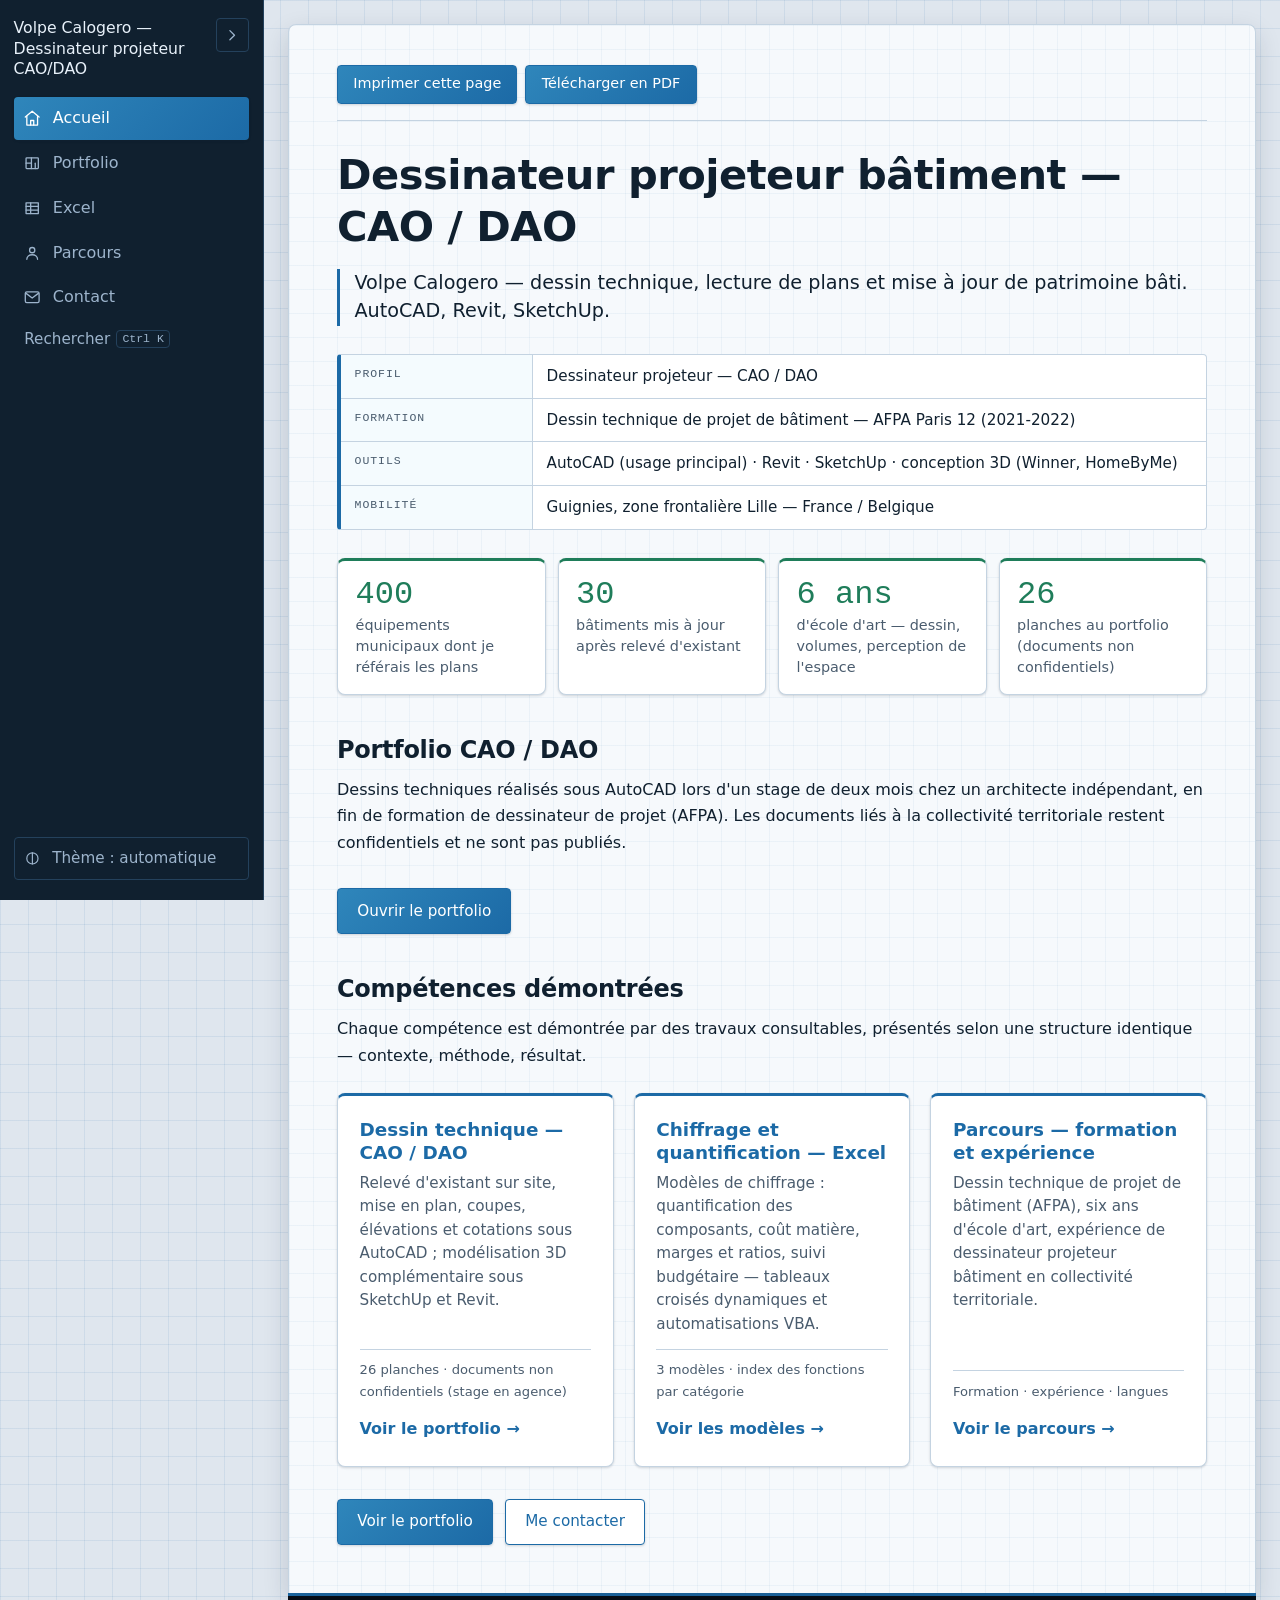
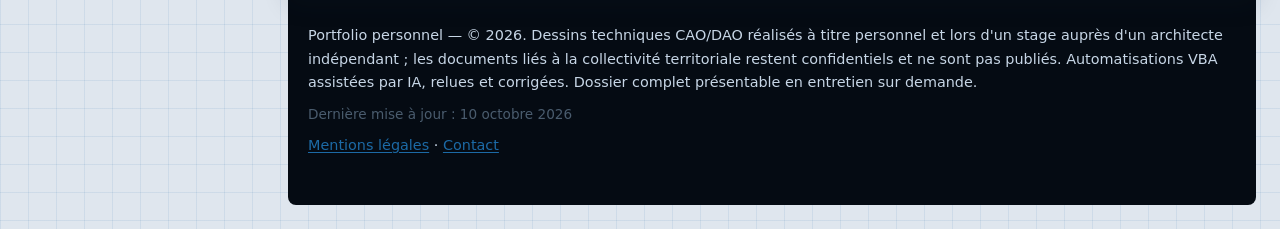
==== index.html @ 32774017 "feat(portfolio): légendes précises, visionneuse au clic et parcours CAO/DAO réécrit Portfolio : 26 p" ====
<!DOCTYPE html>
<html lang="fr">
<head>
<meta charset="utf-8">
<meta name="viewport" content="width=device-width, initial-scale=1">
<title>Volpe Calogero — Dessinateur projeteur CAO / DAO</title>
<meta name="description" content="Portfolio de dessin technique CAO/DAO : plans et réalisations sous AutoCAD, relevés d'existant, coupes et élévations. Volpe Calogero, dessinateur projeteur.">
    <meta property="og:type" content="website">
    <meta property="og:site_name" content="Volpe Calogero — Dessinateur projeteur CAO/DAO">
    <meta property="og:locale" content="fr_FR">
    <meta property="og:title" content="Volpe Calogero — Dessinateur projeteur CAO / DAO">
    <meta property="og:description" content="Portfolio de dessin technique CAO/DAO : plans et réalisations sous AutoCAD, relevés d'existant, coupes et élévations.">
    <meta property="og:url" content="https://calogerovolpe.github.io/mes-realisations-batiments/">
<script>try{var t=localStorage.getItem('theme');if(t){document.documentElement.setAttribute('data-theme',t)}}catch(e){}</script>
<link rel="stylesheet" href="assets/css/style.css">
<link rel="stylesheet" href="assets/css/print.css" media="print">
<script src="assets/js/main.js" defer></script>
</head>
<body>
  <a class="skip-link" href="#contenu">Aller au contenu</a>
<input type="checkbox" id="nav-reduit" class="nav-reduit" aria-label="Réduire ou déployer le menu">
<aside class="site-sidebar">
  <div class="sidebar-tete">
    <a class="site-title" href="index.html" aria-label="Volpe Calogero — Dessinateur projeteur CAO/DAO"><span class="marque-nom">Volpe Calogero — Dessinateur projeteur CAO/DAO</span><span class="marque-sigle" aria-hidden="true">VC</span></a>
    <label for="nav-reduit" class="sidebar-bascule"><svg class="nav-ico" viewBox="0 0 24 24" aria-hidden="true" focusable="false"><path d="m9 6 6 6-6 6"/></svg><span class="visually-hidden">Réduire ou déployer le menu</span></label>
  </div>
  <nav class="site-nav" aria-label="Navigation principale">
    <ul>
        <li><a href="index.html" aria-current="page"><svg class="nav-ico" viewBox="0 0 24 24" aria-hidden="true" focusable="false"><path d="M3 10.5 12 3l9 7.5"/><path d="M5 9.5V21h14V9.5"/><path d="M10 21v-6h4v6"/></svg><span class="nav-libelle">Accueil</span></a></li>
        <li><a href="portfolio.html"><svg class="nav-ico" viewBox="0 0 24 24" aria-hidden="true" focusable="false"><rect x="4" y="5" width="16" height="14" rx="1"/><path d="M4 12h7"/><path d="M11 5v14"/><path d="M16 12v7"/></svg><span class="nav-libelle">Portfolio</span></a></li>
        <li><a href="excel.html"><svg class="nav-ico" viewBox="0 0 24 24" aria-hidden="true" focusable="false"><path d="M4 5h16v14H4z"/><path d="M4 9.5h16"/><path d="M4 14.5h16"/><path d="M10 5v14"/></svg><span class="nav-libelle">Excel</span></a></li>
        <li><a href="parcours.html"><svg class="nav-ico" viewBox="0 0 24 24" aria-hidden="true" focusable="false"><circle cx="12" cy="8" r="3.4"/><path d="M5 20c0-3.6 3.1-6 7-6s7 2.4 7 6"/></svg><span class="nav-libelle">Parcours</span></a></li>
        <li><a href="contact.html"><svg class="nav-ico" viewBox="0 0 24 24" aria-hidden="true" focusable="false"><rect x="3" y="5" width="18" height="14" rx="2"/><path d="m4 7 8 6 8-6"/></svg><span class="nav-libelle">Contact</span></a></li>
    </ul>
  </nav>
</aside>
<main class="site-main" id="contenu">
  <h1>Dessinateur projeteur bâtiment — CAO / DAO</h1>
  <p class="accroche">Volpe Calogero — dessin technique, lecture de plans et mise à jour de patrimoine bâti. AutoCAD, Revit, SketchUp.</p>

  <div class="cartouche">
    <div class="cartouche-ligne"><span class="cartouche-cle">Profil</span><span class="cartouche-val">Dessinateur projeteur — CAO / DAO</span></div>
    <div class="cartouche-ligne"><span class="cartouche-cle">Formation</span><span class="cartouche-val">Dessin technique de projet de bâtiment — AFPA Paris 12 (2021-2022)</span></div>
    <div class="cartouche-ligne"><span class="cartouche-cle">Outils</span><span class="cartouche-val">AutoCAD (usage principal) · Revit · SketchUp · conception 3D (Winner, HomeByMe)</span></div>
    <div class="cartouche-ligne"><span class="cartouche-cle">Mobilité</span><span class="cartouche-val">Guignies, zone frontalière Lille — France / Belgique</span></div>
  </div>

  <ul class="stats">
    <li class="stat"><span class="stat-valeur">400</span><span class="stat-libelle">équipements municipaux dont je référais les plans</span></li>
    <li class="stat"><span class="stat-valeur">30</span><span class="stat-libelle">bâtiments mis à jour après relevé d'existant</span></li>
    <li class="stat"><span class="stat-valeur">6 ans</span><span class="stat-libelle">d'école d'art — dessin, volumes, perception de l'espace</span></li>
    <li class="stat"><span class="stat-valeur">26</span><span class="stat-libelle">planches au portfolio (documents non confidentiels)</span></li>
  </ul>
  <h2 id="portfolio">Portfolio CAO / DAO</h2>
  <p>Dessins techniques réalisés sous AutoCAD lors d'un stage de deux mois chez un architecte indépendant, en fin de formation de dessinateur de projet (AFPA). Les documents liés à la collectivité territoriale restent confidentiels et ne sont pas publiés.</p>
  <p class="cta"><a class="btn" href="portfolio.html">Ouvrir le portfolio</a></p>

  <h2 id="competences">Compétences démontrées</h2>
  <p>Chaque compétence est démontrée par des travaux consultables, présentés selon une structure identique — contexte, méthode, résultat.</p>
  <div class="competences">
    <section class="competence">
      <h3 class="competence-titre"><a href="portfolio.html">Dessin technique — CAO / DAO</a></h3>
      <p class="competence-texte">Relevé d'existant sur site, mise en plan, coupes, élévations et cotations sous AutoCAD ; modélisation 3D complémentaire sous SketchUp et Revit.</p>
      <p class="competence-meta">26 planches · documents non confidentiels (stage en agence)</p>
      <p class="competence-action"><a class="competence-lien" href="portfolio.html">Voir le portfolio <span aria-hidden="true">→</span></a></p>
    </section>
    <section class="competence">
      <h3 class="competence-titre"><a href="excel.html">Chiffrage et quantification — Excel</a></h3>
      <p class="competence-texte">Modèles de chiffrage : quantification des composants, coût matière, marges et ratios, suivi budgétaire — tableaux croisés dynamiques et automatisations VBA.</p>
      <p class="competence-meta">3 modèles · index des fonctions par catégorie</p>
      <p class="competence-action"><a class="competence-lien" href="excel.html">Voir les modèles <span aria-hidden="true">→</span></a></p>
    </section>
    <section class="competence">
      <h3 class="competence-titre"><a href="parcours.html">Parcours — formation et expérience</a></h3>
      <p class="competence-texte">Dessin technique de projet de bâtiment (AFPA), six ans d'école d'art, expérience de dessinateur projeteur bâtiment en collectivité territoriale.</p>
      <p class="competence-meta">Formation · expérience · langues</p>
      <p class="competence-action"><a class="competence-lien" href="parcours.html">Voir le parcours <span aria-hidden="true">→</span></a></p>
    </section>
  </div>

  <div class="cta">
    <a class="btn" href="portfolio.html">Voir le portfolio</a>
    <a class="btn btn-secondaire" href="contact.html">Me contacter</a>
  </div>
</main>
<footer class="site-footer">
  <div class="site-footer-inner">
    <p>Portfolio personnel — © 2026. Dessins techniques CAO/DAO réalisés à titre personnel et lors d'un stage auprès d'un architecte indépendant ; les documents liés à la collectivité territoriale restent confidentiels et ne sont pas publiés. Automatisations VBA assistées par IA, relues et corrigées. Dossier complet présentable en entretien sur demande.</p>
    <p class="maj">Dernière mise à jour : 10 octobre 2026</p>
    <p><a href="mentions-legales.html">Mentions légales</a> · <a href="contact.html">Contact</a></p>
  </div>
</footer>
</body>
</html>
---- assets/css/style.css ----
/* Volpe Calogero — Dessinateur projeteur CAO / DAO — feuille de style unique.
   Thème « plan technique » : table à dessin bleu nuit, calque quadrillé, tracés
   cyan, cotation ambrée, annotations en chasse fixe. Un thème clair « calque
   papier » reste disponible (bouton de thème / préférence système).
   Dégradés, ombres douces et micro-animations (coupées si
   prefers-reduced-motion: reduce). Impression soignée (voir print.css). */

:root {
  /* Fonds et encres — identité « papier » conservée */
  --papier: #f6f1e7;
  --papier-2: #efe7d7;
  --encre: #221d16;
  --encre-douce: #5a5044;
  --filet: #d9cdbb;
  --fond-champ: #ffffff;

  /* Accents : primaire (action), vert sauge (résultat), bleu encre (méthode) */
  --accent: #a44a22;
  --accent-fonce: #853a18;
  --accent-fond: #f7e7dd;
  --accent-2: #46735a;
  --accent-2-fond: #e6efe9;
  --accent-3: #3d5a80;
  --accent-3-fond: #e5eaf2;

  /* Dégradés doux */
  --degrade-accent: linear-gradient(135deg, #bd5a2c, #a44a22);
  --degrade-entete: linear-gradient(180deg, #faf6ee, #f1e9da);

  /* Ombres douces */
  --ombre-1: 0 1px 2px rgba(34, 29, 22, 0.06), 0 1px 3px rgba(34, 29, 22, 0.08);
  --ombre-2: 0 8px 22px rgba(34, 29, 22, 0.16);

  /* Rayons */
  --rayon: 10px;
  --rayon-petit: 6px;

  --largeur: 60rem;

  /* Ossature « bureau + feuille » : plan de travail, barre latérale, feuille */
  --bureau: #e2d6bc;
  --sidebar-fond: #221d16;
  --sidebar-encre: #ece6db;
  --sidebar-encre-douce: #b3a893;
  --sidebar-filet: #3b352c;
  --sidebar-survol: rgba(255, 255, 255, 0.08);
  --largeur-sidebar: 17rem;
  color-scheme: light dark;
}

* { box-sizing: border-box; }

html { font-size: 100%; scroll-padding-top: 1.5rem; }
@media (prefers-reduced-motion: no-preference) {
  html { scroll-behavior: smooth; }
}

body {
  margin: 0;
  background: var(--papier);
  color: var(--encre);
  font-family: system-ui, -apple-system, "Segoe UI", Roboto, Helvetica, Arial, sans-serif;
  font-size: 1rem;
  line-height: 1.65;
}

h1, h2, h3 {
  font-family: Georgia, "Times New Roman", serif;
  font-weight: normal;
  line-height: 1.25;
  color: var(--encre);
}

h1 { font-size: clamp(1.8rem, 5vw, 2.6rem); margin: 0 0 1rem; }
h2 { font-size: 1.5rem; margin: 2.5rem 0 0.75rem; }
h3 { font-size: 1.2rem; margin: 1.75rem 0 0.5rem; }

p { margin: 0 0 1rem; }

a {
  color: var(--accent);
  text-decoration: underline;
  text-decoration-thickness: 1px;
  text-underline-offset: 2px;
  transition: color 0.15s ease;
}
a:hover { color: var(--accent-fonce); }
a:focus-visible { outline: 2px solid var(--accent); outline-offset: 2px; border-radius: 2px; }

/* Ossature « bureau + feuille ».
   La page est un plan de travail ; une barre latérale occupe la gauche ; le
   contenu est posé dessus comme une feuille, à droite. Aucun JavaScript. */
body {
  display: grid;
  grid-template-columns: auto minmax(0, 1fr);
  align-content: start;
  min-height: 100vh;
  background: var(--bureau);
}

/* Case à cocher masquée qui commande la réduction du menu (CSS pur) */
.nav-reduit {
  position: absolute;
  width: 1px;
  height: 1px;
  margin: 0;
  padding: 0;
  overflow: hidden;
  clip: rect(0 0 0 0);
  white-space: nowrap;
  border: 0;
}

/* Barre latérale */
.site-sidebar {
  grid-column: 1;
  grid-row: 1 / -1;
  position: sticky;
  top: 0;
  align-self: start;
  display: flex;
  flex-direction: column;
  gap: 1.1rem;
  width: var(--largeur-sidebar);
  height: 100vh;
  padding: 1.15rem 0.85rem 1.25rem;
  background: var(--sidebar-fond);
  color: var(--sidebar-encre);
  overflow-y: auto;
  transition: width 0.18s ease;
}
.sidebar-tete {
  display: flex;
  align-items: flex-start;
  gap: 0.5rem;
}
.site-sidebar .site-title {
  flex: 1 1 auto;
  font-family: Georgia, "Times New Roman", serif;
  font-size: 0.98rem;
  line-height: 1.3;
  color: var(--sidebar-encre);
  text-decoration: none;
  transition: color 0.15s ease;
}
.site-sidebar .site-title:hover { color: var(--accent); }
.site-sidebar .site-title:focus-visible {
  outline: 2px solid var(--accent);
  outline-offset: 3px;
  border-radius: 2px;
}
.marque-sigle { display: none; }
.sidebar-bascule {
  flex: 0 0 auto;
  display: inline-flex;
  align-items: center;
  justify-content: center;
  width: 2.1rem;
  height: 2.1rem;
  border: 1px solid var(--sidebar-filet);
  border-radius: var(--rayon-petit);
  color: var(--sidebar-encre-douce);
  cursor: pointer;
  transition: color 0.15s ease, border-color 0.15s ease, transform 0.18s ease;
}
.sidebar-bascule:hover { color: var(--sidebar-encre); border-color: var(--sidebar-encre-douce); }
.nav-reduit:focus-visible ~ .site-sidebar .sidebar-bascule {
  outline: 2px solid var(--accent);
  outline-offset: 2px;
}

/* Navigation verticale */
.site-sidebar .site-nav { flex: 1 1 auto; }
.site-sidebar .site-nav ul {
  list-style: none;
  margin: 0;
  padding: 0;
  display: flex;
  flex-direction: column;
  gap: 0.15rem;
}
.site-sidebar .site-nav a {
  display: flex;
  align-items: center;
  gap: 0.7rem;
  padding: 0.5rem 0.6rem;
  border-radius: var(--rayon-petit);
  color: var(--sidebar-encre-douce);
  text-decoration: none;
  transition: color 0.15s ease, background-color 0.15s ease;
}
.site-sidebar .site-nav a:hover,
.site-sidebar .site-nav a:focus-visible {
  color: var(--sidebar-encre);
  background: var(--sidebar-survol);
  text-decoration: none;
}
.site-sidebar .site-nav a[aria-current="page"] {
  color: #fff;
  background: var(--degrade-accent);
  box-shadow: var(--ombre-1);
}
.nav-ico {
  flex: 0 0 auto;
  width: 1.15rem;
  height: 1.15rem;
  fill: none;
  stroke: currentColor;
  stroke-width: 1.7;
  stroke-linecap: round;
  stroke-linejoin: round;
}

/* Bouton « Rechercher » (injecté par JavaScript) : intégré au menu */
.site-sidebar .rg-btn {
  width: 100%;
  justify-content: flex-start;
  padding: 0.5rem 0.6rem;
  border-color: transparent;
  background: transparent;
  color: var(--sidebar-encre-douce);
  font-size: 0.95rem;
}
.site-sidebar .rg-btn:hover,
.site-sidebar .rg-btn:focus-visible {
  color: var(--sidebar-encre);
  background: var(--sidebar-survol);
}
.site-sidebar .rg-kbd { border-color: var(--sidebar-filet); color: var(--sidebar-encre-douce); }

/* Bascule de thème (injectée par JavaScript) : placée en bas du menu */
.site-sidebar .theme-toggle {
  display: flex;
  align-items: center;
  gap: 0.7rem;
  width: 100%;
  margin-top: 0.25rem;
  padding: 0.5rem 0.6rem;
  border: 1px solid var(--sidebar-filet);
  border-radius: var(--rayon-petit);
  background: transparent;
  color: var(--sidebar-encre-douce);
  font: inherit;
  font-size: 0.95rem;
  text-align: left;
  cursor: pointer;
  transition: color 0.15s ease, background-color 0.15s ease, border-color 0.15s ease;
}
.site-sidebar .theme-toggle:hover { color: var(--sidebar-encre); border-color: var(--sidebar-encre-douce); }
.site-sidebar .theme-toggle:focus-visible { outline: 2px solid var(--accent); outline-offset: 2px; }

/* Réduction du menu en icônes seules (bureau uniquement) */
@media (min-width: 60rem) {
  .nav-reduit:checked ~ .site-sidebar { width: 4.5rem; }
  .nav-reduit:checked ~ .site-sidebar .sidebar-tete {
    flex-direction: column;
    align-items: center;
    gap: 0.7rem;
  }
  .nav-reduit:checked ~ .site-sidebar .marque-nom { display: none; }
  .nav-reduit:checked ~ .site-sidebar .marque-sigle {
    display: inline;
    font-family: Georgia, "Times New Roman", serif;
    font-size: 1.15rem;
    color: var(--sidebar-encre);
  }
  .nav-reduit:checked ~ .site-sidebar .nav-libelle { display: none; }
  .nav-reduit:checked ~ .site-sidebar .site-nav a { justify-content: center; }
  .nav-reduit:checked ~ .site-sidebar .sidebar-bascule { transform: rotate(180deg); }
  .nav-reduit:checked ~ .site-sidebar .rg-btn { justify-content: center; font-size: 0; }
  .nav-reduit:checked ~ .site-sidebar .rg-btn > * { display: none; }
  .nav-reduit:checked ~ .site-sidebar .theme-toggle { justify-content: center; }
  .nav-reduit:checked ~ .site-sidebar .rg-btn::before {
    content: "";
    width: 1.15rem;
    height: 1.15rem;
    background: currentColor;
    -webkit-mask: url("data:image/svg+xml,%3Csvg xmlns='http://www.w3.org/2000/svg' viewBox='0 0 24 24' fill='none' stroke='%23000' stroke-width='2' stroke-linecap='round'%3E%3Ccircle cx='11' cy='11' r='7'/%3E%3Cpath d='m20 20-3.5-3.5'/%3E%3C/svg%3E") center / contain no-repeat;
    mask: url("data:image/svg+xml,%3Csvg xmlns='http://www.w3.org/2000/svg' viewBox='0 0 24 24' fill='none' stroke='%23000' stroke-width='2' stroke-linecap='round'%3E%3Ccircle cx='11' cy='11' r='7'/%3E%3Cpath d='m20 20-3.5-3.5'/%3E%3C/svg%3E") center / contain no-repeat;
  }
}

/* Lien d'évitement « Aller au contenu » (accessibilité clavier) */
.skip-link {
  position: absolute;
  top: 0;
  left: -9999px;
  z-index: 40;
  padding: 0.55rem 1rem;
  background: var(--accent);
  color: #fff;
  text-decoration: none;
  border-radius: 0 0 3px 0;
}
.skip-link:focus {
  left: 0;
}

/* Feuille de contenu : posée sur le plan de travail, à droite de la barre */
.site-main {
  grid-column: 2;
  grid-row: 1;
  justify-self: center;
  width: min(100% - 3rem, 62rem);
  margin: 1.5rem 0 0;
  padding: 2.5rem clamp(1.25rem, 4vw, 3rem) 3rem;
  background: var(--papier);
  border: 1px solid var(--filet);
  border-bottom: none;
  border-radius: var(--rayon) var(--rayon) 0 0;
  box-shadow: var(--ombre-1);
}
.site-footer {
  grid-column: 2;
  grid-row: 2;
  justify-self: center;
  width: min(100% - 3rem, 62rem);
  margin: 0 0 1.5rem;
  border-radius: 0 0 var(--rayon) var(--rayon);
  overflow: hidden;
}

/* Petits écrans : la barre latérale devient une barre supérieure */
@media (max-width: 60rem) {
  body { display: block; }
  html { scroll-padding-top: 5.5rem; }
  .site-sidebar {
    grid-column: auto;
    grid-row: auto;
    position: sticky;
    top: 0;
    width: auto;
    height: auto;
    flex-direction: row;
    flex-wrap: wrap;
    align-items: center;
    gap: 0.4rem 0.8rem;
    padding: 0.55rem 0.9rem;
    border-right: none;
    border-bottom: 1px solid var(--sidebar-filet);
    z-index: 20;
  }
  .sidebar-tete { flex: 1 1 auto; align-items: center; }
  .sidebar-bascule { display: none; }
  .site-sidebar .site-nav { flex: 1 1 100%; }
  .site-sidebar .site-nav ul { flex-direction: row; flex-wrap: wrap; gap: 0.1rem 0.3rem; }
  .site-sidebar .site-nav a { padding: 0.35rem 0.6rem; }
  .site-main {
    width: auto;
    margin: 1rem;
    border-bottom: 1px solid var(--filet);
    border-radius: var(--rayon);
  }
  .site-footer { width: auto; margin: 0 1rem 1rem; }
}

/* Texte réservé aux lecteurs d'écran (structure accessible sans bruit visuel) */
.visually-hidden {
  position: absolute;
  width: 1px;
  height: 1px;
  padding: 0;
  margin: -1px;
  overflow: hidden;
  clip: rect(0, 0, 0, 0);
  white-space: nowrap;
  border: 0;
}

/* Cartes de sections (accueil + sommaires) */
.cards {
  display: grid;
  grid-template-columns: repeat(auto-fit, minmax(15rem, 1fr));
  gap: 1.25rem;
  margin: 2rem 0 0;
}
.card {
  position: relative;
  overflow: hidden;
  display: block;
  padding: 1.35rem 1.35rem 1.45rem;
  border: 1px solid var(--filet);
  border-radius: var(--rayon);
  background: var(--fond-champ);
  box-shadow: var(--ombre-1);
  color: var(--encre);
  text-decoration: none;
  transition: transform 0.18s ease, box-shadow 0.18s ease, border-color 0.18s ease;
}
.card::before {
  content: "";
  position: absolute;
  inset: 0 0 auto 0;
  height: 3px;
  background: var(--degrade-accent);
}
.card:hover {
  transform: translateY(-3px);
  border-color: var(--accent);
  box-shadow: var(--ombre-2);
  text-decoration: none;
}
.card:focus-visible {
  outline: 2px solid var(--accent);
  outline-offset: 2px;
}
.card-title {
  display: block;
  font-family: Georgia, "Times New Roman", serif;
  font-size: 1.15rem;
  line-height: 1.3;
  color: var(--accent);
  margin-bottom: 0.35rem;
}
.card-text {
  display: block;
  color: var(--encre-douce);
  font-size: 0.95rem;
  line-height: 1.5;
}

/* Accroche (page d'accueil) — ligne de positionnement mise en avant */
.accroche {
  font-size: 1.2rem;
  line-height: 1.5;
  color: var(--encre);
  border-left: 3px solid var(--accent);
  padding-left: 0.9rem;
  margin: 0 0 1.25rem;
}

/* Chiffres clés (page d'accueil) — bande de repères factuels */
.stats {
  list-style: none;
  margin: 1.75rem 0 0;
  padding: 0;
  display: grid;
  grid-template-columns: repeat(auto-fit, minmax(11rem, 1fr));
  gap: 0.75rem;
}
.stat {
  padding: 1rem 1.1rem;
  border: 1px solid var(--filet);
  border-top: 3px solid var(--accent-2);
  border-radius: var(--rayon);
  background: var(--fond-champ);
  box-shadow: var(--ombre-1);
}
.stat-valeur {
  display: block;
  font-family: Georgia, "Times New Roman", serif;
  font-size: 2rem;
  line-height: 1.1;
  color: var(--accent-2);
}
.stat-libelle {
  display: block;
  margin-top: 0.2rem;
  font-size: 0.9rem;
  line-height: 1.45;
  color: var(--encre-douce);
}

/* Appels à l'action (page d'accueil) */
.cta {
  display: flex;
  flex-wrap: wrap;
  gap: 0.75rem;
  margin: 2rem 0 0;
}
.btn {
  display: inline-block;
  padding: 0.6rem 1.2rem;
  border: 1px solid var(--accent);
  border-radius: var(--rayon-petit);
  background: var(--degrade-accent);
  color: #fff;
  font-size: 0.95rem;
  text-decoration: none;
  box-shadow: var(--ombre-1);
  transition: filter 0.15s ease, box-shadow 0.15s ease, background-color 0.15s ease, color 0.15s ease;
}
.btn:hover { filter: brightness(1.06); box-shadow: var(--ombre-2); color: #fff; }
.btn:focus-visible { outline: 2px solid var(--accent-fonce); outline-offset: 2px; }
.btn-secondaire {
  background: var(--fond-champ);
  color: var(--accent);
}
.btn-secondaire:hover {
  filter: none;
  background: var(--accent-fond);
  color: var(--accent-fonce);
}

/* Pied de page — bande sombre pour marquer nettement la séparation */
.site-footer {
  border-top: 3px solid var(--accent);
  background: #221d16;
  color: #e7dfd0;
  font-size: 0.9rem;
}
.site-footer-inner {
  max-width: var(--largeur);
  margin: 0 auto;
  padding: 1.75rem 1.25rem 2.5rem;
}
.site-footer p { margin: 0 0 0.5rem; }
.site-footer a { color: #f0b48f; }
.site-footer a:hover { color: #ffffff; }
.site-footer .maj { font-size: 0.85rem; color: #bdb3a1; }

/* Fil d'Ariane */
.fil-ariane {
  font-size: 0.9rem;
  color: var(--encre-douce);
  margin: 0 0 0.75rem;
}
.fil-ariane a { color: var(--accent); }

/* Tableaux de synthèse */
.table-wrap {
  overflow-x: auto;
  margin: 1rem 0 1.75rem;
  border: 1px solid var(--filet);
  border-radius: var(--rayon);
  background: var(--fond-champ);
  box-shadow: var(--ombre-1);
}
.table {
  width: 100%;
  border-collapse: collapse;
  margin: 0;
  font-size: 0.95rem;
}
.table caption {
  caption-side: top;
  text-align: left;
  font-family: Georgia, "Times New Roman", serif;
  font-size: 1.05rem;
  color: var(--encre);
  padding: 0.85rem 0.75rem 0.5rem;
}
.table th,
.table td {
  padding: 0.6rem 0.75rem;
  border-bottom: 1px solid var(--filet);
  text-align: right;
}
.table thead th {
  background: var(--accent-fond);
  color: var(--accent-fonce);
  border-bottom: 2px solid var(--accent);
}
.table tbody tr { transition: background-color 0.12s ease; }
.table tbody tr:hover { background: var(--papier-2); }
.table th:first-child,
.table td:first-child { text-align: left; }
.table tbody tr:last-child {
  font-weight: bold;
  background: var(--accent-2-fond);
}

/* Onglets en CSS pur (pages de modèles) */
.tabs { margin: 2rem 0 0; }
.tabs > .tab-radio {
  position: absolute;
  width: 1px;
  height: 1px;
  margin: -1px;
  padding: 0;
  overflow: hidden;
  clip: rect(0, 0, 0, 0);
  border: 0;
}
.tabs .tab-nav {
  display: flex;
  flex-wrap: wrap;
  gap: 0.3rem;
  margin: 0 0 1.5rem;
  border-bottom: 1px solid var(--filet);
}
.tabs .tab-nav label {
  display: inline-block;
  padding: 0.5rem 0.95rem;
  border: 1px solid transparent;
  border-bottom: none;
  border-radius: var(--rayon-petit) var(--rayon-petit) 0 0;
  color: var(--encre-douce);
  cursor: pointer;
  margin-bottom: -1px;
  transition: color 0.15s ease, background-color 0.15s ease;
}
.tabs .tab-nav label:hover {
  color: var(--encre);
  background: var(--accent-fond);
}
.tabs .tab-panel { display: none; }
.tabs #t1:checked ~ .tab-nav label[for="t1"],
.tabs #t2:checked ~ .tab-nav label[for="t2"],
.tabs #t3:checked ~ .tab-nav label[for="t3"],
.tabs #t4:checked ~ .tab-nav label[for="t4"] {
  color: #fff;
  background: var(--degrade-accent);
  border-color: transparent;
  box-shadow: var(--ombre-1);
}
.tabs #t1:focus-visible ~ .tab-nav label[for="t1"],
.tabs #t2:focus-visible ~ .tab-nav label[for="t2"],
.tabs #t3:focus-visible ~ .tab-nav label[for="t3"],
.tabs #t4:focus-visible ~ .tab-nav label[for="t4"] {
  outline: 2px solid var(--accent);
  outline-offset: 2px;
}
.tabs #t1:checked ~ .tab-panels > .tab-1,
.tabs #t2:checked ~ .tab-panels > .tab-2,
.tabs #t3:checked ~ .tab-panels > .tab-3,
.tabs #t4:checked ~ .tab-panels > .tab-4 { display: block; }

/* Captures d'écran */
figure { margin: 1.5rem 0; }
figure img {
  max-width: 100%;
  height: auto;
  border: 1px solid var(--filet);
  border-radius: var(--rayon-petit);
  background: #fff;
  box-shadow: var(--ombre-1);
}
figcaption {
  font-size: 0.85rem;
  color: var(--encre-douce);
  margin-top: 0.5rem;
}

/* Schéma d'architecture du classeur (pages de modèles Excel) */
.flux {
  margin: 1.5rem 0;
  padding: 1.25rem 1.25rem 1.35rem;
  border: 1px solid var(--filet);
  border-radius: var(--rayon);
  background: var(--papier-2);
  box-shadow: var(--ombre-1);
}
.flux-stats {
  margin: 0 0 1.25rem;
  font-size: 0.9rem;
  color: var(--accent-fonce);
}
.flux-chaine {
  display: flex;
  flex-direction: column;
  align-items: center;
  gap: 0.35rem;
}
.flux-niveau {
  display: flex;
  flex-wrap: wrap;
  justify-content: center;
  align-items: center;
  gap: 0.5rem;
}
.flux-role {
  font-family: Georgia, "Times New Roman", serif;
  font-size: 0.72rem;
  letter-spacing: 0.06em;
  text-transform: uppercase;
  color: var(--encre-douce);
}
.flux-feuille {
  display: inline-block;
  padding: 0.4rem 0.75rem;
  border: 1px solid var(--filet);
  border-top: 3px solid var(--accent);
  border-radius: var(--rayon-petit);
  background: var(--fond-champ);
  font-size: 0.9rem;
  box-shadow: var(--ombre-1);
}
.flux-fleche {
  color: var(--accent);
  font-size: 1.2rem;
  line-height: 1;
}
/* Le niveau « résultat » (dernier) est mis en évidence en vert sauge */
.flux-niveau:last-child .flux-role { color: var(--accent-2); }
.flux-niveau:last-child .flux-feuille { border-top-color: var(--accent-2); }

/* Listes de fonctions */
.formules-liste {
  list-style: none;
  margin: 1rem 0;
  padding: 0;
}
.formules-liste li {
  padding: 0.45rem 0;
  border-bottom: 1px solid var(--filet);
}
.formules-liste code {
  font-family: ui-monospace, "Cascadia Mono", Consolas, "Courier New", monospace;
  font-size: 0.95em;
  color: var(--accent);
}

/* Index des fonctions (sommaire Excel) */
.fonctions { margin: 1rem 0 0; }
.fonctions-groupe { margin: 0 0 1.25rem; }
.fonctions-groupe h3 { font-size: 1.05rem; margin: 0 0 0.5rem; }
.fonctions-liste {
  list-style: none;
  margin: 0;
  padding: 0;
  display: flex;
  flex-wrap: wrap;
  gap: 0.4rem 0.6rem;
}
.fonctions-liste li { margin: 0; }
.fonctions-liste a {
  display: inline-block;
  padding: 0.25rem 0.6rem;
  border: 1px solid var(--filet);
  border-radius: var(--rayon-petit);
  background: var(--papier-2);
  color: var(--encre);
  text-decoration: none;
  font-size: 0.9rem;
  transition: border-color 0.15s ease, color 0.15s ease, background-color 0.15s ease;
}
.fonctions-liste a:hover {
  border-color: var(--accent);
  color: var(--accent);
  background: var(--accent-fond);
}
.fonctions-liste code {
  font-family: ui-monospace, "Cascadia Mono", Consolas, "Courier New", monospace;
  font-size: 0.95em;
}

/* Recherche et filtres de l'index des fonctions (ajoutés par JavaScript — amélioration progressive) */
.recherche {
  margin: 1rem 0 1.5rem;
  padding: 0.85rem 1rem 1rem;
  border: 1px solid var(--filet);
  border-radius: var(--rayon);
  background: var(--papier-2);
  box-shadow: var(--ombre-1);
}
.recherche-champ {
  width: 100%;
  max-width: 22rem;
  padding: 0.5rem 0.65rem;
  border: 1px solid var(--filet);
  border-radius: var(--rayon-petit);
  background: var(--fond-champ);
  color: var(--encre);
  font: inherit;
  font-size: 1rem;
}
.recherche-champ:focus-visible {
  outline: 2px solid var(--accent);
  outline-offset: 1px;
  border-color: var(--accent);
}
.recherche-filtres {
  display: flex;
  flex-wrap: wrap;
  gap: 0.4rem;
  margin-top: 0.6rem;
}
.filtre-btn {
  font: inherit;
  font-size: 0.85rem;
  padding: 0.25rem 0.7rem;
  border: 1px solid var(--accent);
  border-radius: var(--rayon-petit);
  background: var(--papier-2);
  color: var(--accent);
  cursor: pointer;
  transition: background-color 0.15s ease, color 0.15s ease;
}
.filtre-btn:hover { background: var(--accent); color: #fff; }
.filtre-btn[aria-pressed="true"] { background: var(--accent); color: #fff; }
.filtre-btn:focus-visible { outline: 2px solid var(--accent); outline-offset: 2px; }
.recherche-compteur {
  margin: 0.6rem 0 0;
  font-size: 0.9rem;
  color: var(--encre-douce);
}

/* Masquage des éléments filtrés (recherche des fonctions) */
.fonctions-liste li.est-masque,
.fonctions-groupe.est-masque { display: none; }

/* Sommaire de page (ajouté par JavaScript — amélioration progressive) */
.sommaire {
  margin: 0 0 1.75rem;
  padding: 0.95rem 1rem 1rem;
  border: 1px solid var(--filet);
  border-radius: var(--rayon);
  background: var(--papier-2);
  box-shadow: var(--ombre-1);
}
.sommaire-titre {
  margin: 0 0 0.6rem;
  font-family: Georgia, "Times New Roman", serif;
  font-size: 1rem;
  color: var(--encre);
}
.sommaire ul {
  list-style: none;
  margin: 0;
  padding: 0;
  display: flex;
  flex-wrap: wrap;
  gap: 0.4rem 0.5rem;
}
.sommaire a {
  display: inline-block;
  padding: 0.2rem 0.7rem;
  border-radius: 999px;
  color: var(--accent);
  text-decoration: none;
  transition: background-color 0.15s ease, color 0.15s ease;
}
.sommaire a:hover { background: var(--accent-fond); }
.sommaire a[aria-current] {
  color: #fff;
  background: var(--degrade-accent);
  font-weight: bold;
}
.sommaire a:focus-visible { outline: 2px solid var(--accent); outline-offset: 2px; }

/* Lien vers une réalisation liée (dossier) — panneau « info » */
.dossier {
  margin: 1.5rem 0 2rem;
  padding: 0.85rem 1rem 0.95rem;
  border: 1px solid var(--filet);
  border-left: 4px solid var(--accent-3);
  border-radius: var(--rayon-petit);
  background: var(--accent-3-fond);
}
.dossier-label {
  display: block;
  font-family: Georgia, "Times New Roman", serif;
  font-size: 0.8rem;
  letter-spacing: 0.04em;
  text-transform: uppercase;
  color: var(--accent-3);
  margin-bottom: 0.3rem;
}
.dossier-link { display: block; color: var(--accent-3); font-weight: 600; }
.dossier-link + .dossier-link { margin-top: 0.35rem; }

/* Mention discrète sur les cartes de sommaire */
.card-meta {
  display: block;
  margin-top: 0.7rem;
  padding-top: 0.55rem;
  border-top: 1px solid var(--filet);
  font-size: 0.82rem;
  color: var(--encre-douce);
}

/* Formulaire de contact */
.form {
  margin: 1.5rem 0 0;
  max-width: 34rem;
}
.form-champ { margin: 0 0 1.1rem; }
.form-champ label {
  display: block;
  margin-bottom: 0.35rem;
  font-size: 0.95rem;
  color: var(--encre);
}
.form-champ input[type="text"],
.form-champ input[type="email"],
.form-champ textarea {
  width: 100%;
  padding: 0.55rem 0.65rem;
  border: 1px solid var(--filet);
  border-radius: var(--rayon-petit);
  background: var(--fond-champ);
  color: var(--encre);
  font: inherit;
  font-size: 1rem;
}
.form-champ input:focus-visible,
.form-champ textarea:focus-visible {
  outline: 2px solid var(--accent);
  outline-offset: 1px;
  border-color: var(--accent);
}
.form-champ textarea { resize: vertical; }
.form-consentement {
  display: flex;
  gap: 0.6rem;
  align-items: flex-start;
}
.form-consentement input[type="checkbox"] {
  width: 1.1rem;
  height: 1.1rem;
  margin-top: 0.3rem;
  flex-shrink: 0;
}
.form-consentement label {
  font-size: 0.9rem;
  color: var(--encre-douce);
  line-height: 1.5;
  margin-bottom: 0;
}
.form button {
  font: inherit;
  font-size: 1rem;
  padding: 0.6rem 1.5rem;
  border: 1px solid var(--accent);
  border-radius: var(--rayon-petit);
  background: var(--degrade-accent);
  color: #fff;
  cursor: pointer;
  box-shadow: var(--ombre-1);
  transition: transform 0.15s ease, box-shadow 0.15s ease, filter 0.15s ease;
}
.form button:hover { filter: brightness(1.06); box-shadow: var(--ombre-2); }
.form button:active { transform: translateY(1px); }
.form button:focus-visible {
  outline: 2px solid var(--accent-fonce);
  outline-offset: 2px;
}

/* Barre d'outils d'impression (ajoutée par JavaScript — amélioration progressive) */
.print-toolbar {
  display: flex;
  flex-wrap: wrap;
  gap: 0.5rem;
  margin: 0 0 1.75rem;
  padding-bottom: 1rem;
  border-bottom: 1px solid var(--filet);
}
.print-btn {
  font: inherit;
  font-size: 0.9rem;
  padding: 0.4rem 0.95rem;
  border: 1px solid var(--accent);
  border-radius: var(--rayon-petit);
  background: var(--degrade-accent);
  color: #fff;
  cursor: pointer;
  box-shadow: var(--ombre-1);
  transition: filter 0.15s ease, box-shadow 0.15s ease;
}
.print-btn:hover { filter: brightness(1.06); box-shadow: var(--ombre-2); }
.print-btn:focus-visible { outline: 2px solid var(--accent-fonce); outline-offset: 2px; }

/* Retour en haut (ajouté par JavaScript — amélioration progressive) */
.back-to-top {
  position: fixed;
  right: 1rem;
  bottom: 1rem;
  display: none; /* affiché via .is-visible (JavaScript) */
  padding: 0.55rem 0.9rem;
  font: inherit;
  font-size: 0.85rem;
  border: 1px solid var(--accent);
  border-radius: 999px;
  background: var(--degrade-accent);
  color: #fff;
  cursor: pointer;
  box-shadow: var(--ombre-2);
  z-index: 30;
  transition: filter 0.15s ease;
}
.back-to-top.is-visible { display: inline-block; }
.back-to-top:hover { filter: brightness(1.06); }
.back-to-top:focus-visible { outline: 2px solid var(--accent-fonce); outline-offset: 2px; }

/* Icônes SVG injectées par JavaScript (copie, thème) */
.ico {
  flex: 0 0 auto;
  width: 1.05rem;
  height: 1.05rem;
  fill: none;
  stroke: currentColor;
  stroke-width: 1.7;
  stroke-linecap: round;
  stroke-linejoin: round;
}

/* Copie de l'adresse e-mail (bouton icône, injecté par JavaScript) */
.copy-email {
  display: inline-flex;
  align-items: center;
  justify-content: center;
  width: 1.9rem;
  height: 1.9rem;
  margin-left: 0.5rem;
  padding: 0;
  border: 1px solid var(--filet);
  border-radius: var(--rayon-petit);
  background: var(--fond-champ);
  color: var(--encre-douce);
  cursor: pointer;
  vertical-align: middle;
  transition: background-color 0.15s ease, color 0.15s ease, border-color 0.15s ease;
}
.copy-email:hover { background: var(--accent); color: #fff; border-color: var(--accent); }
.copy-email:focus-visible { outline: 2px solid var(--accent); outline-offset: 2px; }

/* Petits écrans */
/* Portrait de la page parcours */
.photo-profil {
  margin: 0.5rem auto 1.5rem;
  max-width: 18rem;
}
.photo-profil img {
  display: block;
  width: 100%;
  height: auto;
  border: 1px solid var(--filet);
  border-radius: var(--rayon);
  background: #fff;
  box-shadow: var(--ombre-2);
}
@media (min-width: 44rem) {
  .photo-profil {
    float: right;
    max-width: none;
    width: 16rem;
    margin: 0.35rem 0 1.25rem 1.75rem;
  }
}

@media (max-width: 480px) {
  h2 { font-size: 1.3rem; }
  h3 { font-size: 1.1rem; }
}

/* Apparition douce du contenu (désactivée si prefers-reduced-motion) */
@keyframes apparition {
  from { opacity: 0; transform: translateY(10px); }
  to { opacity: 1; transform: none; }
}
@media (prefers-reduced-motion: no-preference) {
  .site-main { animation: apparition 0.45s ease-out both; }
}

/* Thèmes — voir la fin de la feuille : section « THÈME PLAN TECHNIQUE »
   (CAO / DAO). Fond « calque bleu nuit » par défaut ; thème clair « calque
   papier » disponible via le bouton de thème ou la préférence système. */

/* Mouvement réduit : aucune animation ni transition, défilement instantané. */
@media (prefers-reduced-motion: reduce) {
  html { scroll-behavior: auto; }
  *, *::before, *::after {
    animation: none !important;
    transition: none !important;
  }
}

/* Recherche globale (Ctrl+K) — interface créée par JavaScript.
   Amélioration progressive : sans JavaScript, ces styles ne s'appliquent à rien.
   Aucune animation (rien à désactiver pour prefers-reduced-motion). */
.rg-btn {
  display: inline-flex;
  align-items: center;
  gap: 0.35rem;
  padding: 0.25rem 0.6rem;
  border: 1px solid var(--filet);
  border-radius: var(--rayon-petit);
  background: var(--papier-2);
  color: var(--encre-douce);
  font: inherit;
  font-size: 0.9rem;
  line-height: 1.2;
  cursor: pointer;
  transition: color 0.15s ease, border-color 0.15s ease;
}
.rg-btn:hover {
  color: var(--accent);
  border-color: var(--accent);
}
.rg-btn:focus-visible {
  outline: 2px solid var(--accent);
  outline-offset: 2px;
  color: var(--accent);
  border-color: var(--accent);
}
.rg-kbd {
  font-family: ui-monospace, Consolas, "Courier New", monospace;
  font-size: 0.72rem;
  padding: 0.05rem 0.35rem;
  border: 1px solid var(--filet);
  border-radius: var(--rayon-petit);
}

.rg-overlay {
  position: fixed;
  inset: 0;
  z-index: 60;
  display: flex;
  align-items: flex-start;
  justify-content: center;
  padding: 10vh 1rem 1rem;
  background: rgba(30, 27, 22, 0.5);
}
.rg-overlay[hidden] { display: none; }
.rg-panneau {
  width: 100%;
  max-width: 34rem;
  max-height: 72vh;
  overflow: auto;
  padding: 1rem 1rem 1.15rem;
  border: 1px solid var(--filet);
  border-radius: var(--rayon);
  background: var(--papier);
  box-shadow: var(--ombre-2);
}
.rg-label {
  position: absolute;
  width: 1px; height: 1px; margin: -1px; padding: 0;
  overflow: hidden; clip: rect(0, 0, 0, 0); white-space: nowrap; border: 0;
}
.rg-champ {
  width: 100%;
  padding: 0.6rem 0.7rem;
  border: 1px solid var(--filet);
  border-radius: var(--rayon-petit);
  background: var(--fond-champ);
  color: var(--encre);
  font: inherit;
  font-size: 1rem;
}
.rg-champ:focus-visible {
  outline: 2px solid var(--accent);
  outline-offset: 1px;
  border-color: var(--accent);
}
.rg-liste { list-style: none; margin: 0.75rem 0 0; padding: 0; }
.rg-liste li { border-bottom: 1px solid var(--filet); }
.rg-liste li:last-child { border-bottom: none; }
.rg-resultat {
  display: block;
  padding: 0.55rem 0.5rem;
  color: var(--encre);
  text-decoration: none;
  border-radius: var(--rayon-petit);
}
.rg-resultat:hover { background: var(--accent-fond); text-decoration: none; }
.rg-resultat:focus-visible {
  outline: 2px solid var(--accent);
  outline-offset: -2px;
  background: var(--accent-fond);
}
.rg-resultat-titre {
  display: block;
  font-family: Georgia, "Times New Roman", serif;
  color: var(--accent);
}
.rg-resultat-meta {
  display: block;
  font-size: 0.85rem;
  color: var(--encre-douce);
}
.rg-statut {
  margin: 0.75rem 0 0;
  font-size: 0.9rem;
  color: var(--encre-douce);
}

/* ============================================================
   Accueil — sections de compétences démontrées (résumés cliquables)
   ============================================================ */
.competences {
  display: grid;
  grid-template-columns: repeat(auto-fit, minmax(16rem, 1fr));
  gap: 1.25rem;
  margin: 1.5rem 0 0;
}
.competence {
  display: flex;
  flex-direction: column;
  padding: 1.35rem 1.35rem 1.45rem;
  border: 1px solid var(--filet);
  border-top: 3px solid var(--accent);
  border-radius: var(--rayon);
  background: var(--fond-champ);
  box-shadow: var(--ombre-1);
  transition: border-color 0.18s ease, box-shadow 0.18s ease, transform 0.18s ease;
}
.competence:hover {
  border-color: var(--accent);
  box-shadow: var(--ombre-2);
  transform: translateY(-3px);
}
.competence-titre { margin: 0 0 0.5rem; font-size: 1.15rem; }
.competence-titre a { color: var(--accent); text-decoration: none; }
.competence-titre a:hover { text-decoration: underline; }
.competence-titre a:focus-visible { outline: 2px solid var(--accent); outline-offset: 2px; }
.competence-texte { margin: 0 0 0.75rem; color: var(--encre-douce); font-size: 0.95rem; line-height: 1.55; }
.competence-meta {
  margin: auto 0 0.85rem;
  padding-top: 0.6rem;
  border-top: 1px solid var(--filet);
  font-size: 0.82rem;
  color: var(--encre-douce);
}
.competence-action { margin: 0; }
.competence-lien { font-weight: 600; text-decoration: none; }
.competence-lien:hover { text-decoration: underline; }
.competence-lien:focus-visible { outline: 2px solid var(--accent); outline-offset: 2px; }

/* ============================================================
   Parcours — ligne de temps verticale unifiée (une seule colonne)
   Du plus récent (haut) au plus ancien (bas). Les chapitres sont des
   segments : chacun porte sa propre colonne vertébrale, ce qui la coupe
   visuellement au niveau des mobilités personnelles.
   Catégories distinguées par une étiquette et une couleur de bordure.
   ============================================================ */
.chrono {
  margin: 1.5rem 0 0;
}

/* Légende des catégories */
.chrono-legende {
  display: flex;
  flex-wrap: wrap;
  gap: 0.4rem 1.1rem;
  margin: 0.6rem 0 1.6rem;
  padding: 0;
  list-style: none;
}
.chrono-legende-item {
  display: inline-flex;
  align-items: center;
  gap: 0.42rem;
  font-size: 0.82rem;
  color: var(--encre-douce);
}
.chrono-puce {
  display: inline-block;
  width: 0.8rem;
  height: 0.8rem;
  border-radius: 3px;
  background: var(--accent);
}
.chrono-puce-emploi { background: var(--accent); }
.chrono-puce-formation { background: var(--accent-2); }
.chrono-puce-complement { background: var(--accent-2-fond); box-shadow: inset 0 0 0 2px var(--accent-2); }
.chrono-puce-mobilite { background: var(--accent-3); }

/* Chapitres : chaque segment porte sa propre colonne vertébrale */
.chrono-segment {
  position: relative;
  margin: 0;
  padding: 0.3rem 0 0.5rem 2.4rem;
  list-style: none;
}
.chrono-segment::before {
  content: "";
  position: absolute;
  left: 0.6rem;
  top: 0;
  bottom: 0;
  width: 2px;
  background: var(--filet);
}
.chrono-point { position: relative; margin: 0 0 1.2rem; }
.chrono-point:last-child { margin-bottom: 0.3rem; }
.chrono-point::before {
  content: "";
  position: absolute;
  top: 1rem;
  left: -1.8rem;
  transform: translateX(-50%);
  width: 0.72rem;
  height: 0.72rem;
  border-radius: 50%;
  background: var(--accent);
  border: 2px solid var(--papier);
  z-index: 1;
}
.chrono-carte {
  position: relative;
  padding: 0.9rem 1rem 1rem;
  border: 1px solid var(--filet);
  border-left: 4px solid var(--accent);
  border-radius: var(--rayon-petit);
  background: var(--fond-champ);
  box-shadow: var(--ombre-1);
}
.chrono-meta { display: flex; flex-wrap: wrap; align-items: center; gap: 0.45rem; margin: 0 0 0.45rem; }
.chrono-annee {
  display: inline-block;
  padding: 0.1rem 0.55rem;
  border-radius: 999px;
  background: var(--accent-fond);
  color: var(--accent-fonce);
  font-size: 0.78rem;
  font-weight: 600;
  letter-spacing: 0.02em;
}
.chrono-cat {
  display: inline-block;
  padding: 0.06rem 0.5rem;
  border: 1px solid currentColor;
  border-radius: 999px;
  font-size: 0.68rem;
  font-weight: 600;
  letter-spacing: 0.05em;
  text-transform: uppercase;
}
.chrono-titre { margin: 0 0 0.35rem; font-size: 1rem; }
.chrono-desc { margin: 0 0 0.55rem; font-size: 0.9rem; color: var(--encre-douce); line-height: 1.5; }
.chrono-note { margin: 0 0 0.55rem; font-size: 0.85rem; font-style: italic; color: var(--encre-douce); line-height: 1.5; }
.chrono-ico {
  width: 1.05rem;
  height: 1.05rem;
  flex: 0 0 auto;
  vertical-align: -0.16em;
  fill: none;
  stroke: currentColor;
  stroke-width: 1.7;
  stroke-linecap: round;
  stroke-linejoin: round;
}
.chrono-action { margin: 0; }
.chrono-lien { font-size: 0.85rem; font-weight: 600; text-decoration: none; color: var(--accent); }
.chrono-lien:hover { text-decoration: underline; }
.chrono-lien:focus-visible { outline: 2px solid var(--accent); outline-offset: 2px; }

/* Catégories : couleur de bordure, point et étiquette */
.chrono-cat-emploi .chrono-carte { border-left-color: var(--accent); }
.chrono-cat-emploi .chrono-cat { color: var(--accent); }
.chrono-cat-emploi::before { background: var(--accent); }
.chrono-cat-formation .chrono-carte { border-left-color: var(--accent-2); }
.chrono-cat-formation .chrono-cat { color: var(--accent-2); }
.chrono-cat-formation .chrono-annee { background: var(--accent-2-fond); color: var(--accent-2); }
.chrono-cat-formation::before { background: var(--accent-2); }

/* Activité complémentaire : menée en parallèle — carte en retrait, bordure
   en pointillés, fond sauge léger. Elle ne se lit pas comme un emploi. */
.chrono-cat-complement .chrono-carte {
  margin-left: 1.1rem;
  border: 1px dashed var(--accent-2);
  border-left: 4px solid var(--accent-2);
  background: var(--accent-2-fond);
}
.chrono-cat-complement .chrono-cat { color: var(--accent-2); }
.chrono-cat-complement .chrono-annee { background: var(--fond-champ); color: var(--accent-2); }
.chrono-cat-complement::before { background: var(--accent-2); }

/* Mobilités personnelles : bandeau pleine largeur qui coupe la ligne */
.chrono-demenagement {
  margin: 0.35rem 0 1.35rem;
  padding: 0.85rem 1rem 0.9rem;
  border: 1px dashed var(--accent-3);
  border-radius: var(--rayon-petit);
  background: var(--accent-3-fond);
}
.chrono-demenagement-annee {
  display: inline-block;
  margin: 0 0 0.35rem;
  padding: 0.1rem 0.55rem;
  border-radius: 999px;
  background: var(--accent-3);
  color: #ffffff;
  font-size: 0.75rem;
  font-weight: 600;
  letter-spacing: 0.02em;
}
.chrono-demenagement-titre {
  display: flex;
  align-items: center;
  gap: 0.42rem;
  margin: 0 0 0.3rem;
  font-family: Georgia, "Times New Roman", serif;
  font-size: 1.02rem;
  color: var(--accent-3);
}
.chrono-demenagement-desc { margin: 0; font-size: 0.88rem; color: var(--encre-douce); line-height: 1.5; }

/* Bulle de compétences (au survol et au focus clavier) */
.chrono-bulle {
  position: absolute;
  left: 0;
  right: 0;
  top: calc(100% + 0.35rem);
  z-index: 6;
  margin: 0;
  padding: 0.6rem 0.75rem;
  border: 1px solid var(--accent);
  border-radius: var(--rayon-petit);
  background: var(--papier);
  box-shadow: var(--ombre-2);
  font-size: 0.85rem;
  line-height: 1.45;
  color: var(--encre);
  opacity: 0;
  visibility: hidden;
  pointer-events: none;
  transition: opacity 0.15s ease;
}
.chrono-carte:hover .chrono-bulle,
.chrono-carte:focus-within .chrono-bulle { opacity: 1; visibility: visible; }
.chrono-bulle::before {
  content: "";
  position: absolute;
  top: -0.4rem;
  left: 50%;
  width: 0.7rem;
  height: 0.7rem;
  margin-left: -0.35rem;
  transform: rotate(45deg);
  background: var(--papier);
  border-left: 1px solid var(--accent);
  border-top: 1px solid var(--accent);
}

/* Fenêtres de détail (pop-up modale en CSS pur, ouverte via :target) */
.chrono-modales { display: contents; }
.modale {
  display: none;
  position: fixed;
  inset: 0;
  z-index: 50;
  padding: 1.25rem;
  overflow-y: auto;
  background: rgba(30, 27, 22, 0.62);
}
.modale:target { display: flex; align-items: flex-start; justify-content: center; }
.modale:focus { outline: none; }
.modale-boite {
  position: relative;
  width: 100%;
  max-width: 34rem;
  margin: 5vh auto;
  padding: 1.6rem 1.6rem 1.75rem;
  border: 1px solid var(--filet);
  border-radius: var(--rayon);
  background: var(--papier);
  color: var(--encre);
  box-shadow: var(--ombre-2);
}
.modale-titre { margin: 0 1.9rem 0.75rem 0; font-size: 1.25rem; }
.modale-boite p { margin: 0 0 0.75rem; line-height: 1.6; }
.modale-boite p:last-child { margin-bottom: 0; }
.modale-fermer {
  position: absolute;
  top: 0.65rem;
  right: 0.65rem;
  display: inline-flex;
  align-items: center;
  justify-content: center;
  width: 2rem;
  height: 2rem;
  border: 1px solid var(--filet);
  border-radius: var(--rayon-petit);
  background: var(--fond-champ);
  color: var(--encre-douce);
  text-decoration: none;
  font-size: 1rem;
  line-height: 1;
  transition: background-color 0.15s ease, color 0.15s ease, border-color 0.15s ease;
}
.modale-fermer:hover { background: var(--accent); color: #fff; border-color: var(--accent); }
.modale-fermer:focus-visible { outline: 2px solid var(--accent); outline-offset: 2px; }

/* Petits écrans : on resserre la colonne vertébrale et les marges */
@media (max-width: 48rem) {
  .chrono-segment { padding-left: 1.9rem; }
  .chrono-segment::before { left: 0.45rem; }
  .chrono-point::before { left: -1.45rem; }
  .chrono-cat-complement .chrono-carte { margin-left: 0.6rem; }
  .chrono-demenagement { padding: 0.75rem 0.85rem; }
}

/* ===========================================================
   THÈME « PLAN TECHNIQUE » — CAO / DAO (calque bleu nuit)
   Redéfinit les jetons de design et habille le site comme une table à dessin :
   fond bleu nuit, grille millimétrée, tracés cyan, cotation ambrée, annotations
   techniques en chasse fixe. Le thème « clair » redevient un calque papier.
   =========================================================== */

/* — Jetons par défaut : calque bleu nuit — */
:root {
  --police-titre: system-ui, -apple-system, "Segoe UI", Roboto, Helvetica, Arial, sans-serif;
  --police-mono: ui-monospace, "Cascadia Mono", Consolas, "Courier New", monospace;

  --bureau: #050b13;
  --papier: #0b1a2b;
  --papier-2: #10263c;
  --encre: #e8f1fa;
  --encre-douce: #9db4cc;
  --filet: #23415e;
  --fond-champ: #08131f;

  --accent: #4cb4ea;
  --accent-fonce: #86d2f5;
  --accent-fond: #0f3350;
  --accent-2: #46d6a0;
  --accent-2-fond: #0d3527;
  --accent-3: #f2a04b;
  --accent-3-fond: #3a2710;

  --trait: #2f6188;
  --trait-faible: #1c3c58;
  --cote: #f4a259;
  --grille: rgba(76, 180, 234, 0.05);
  --grille-feuille: rgba(157, 180, 204, 0.05);

  --degrade-accent: linear-gradient(135deg, #4cb4ea, #2f86bb);
  --degrade-entete: linear-gradient(180deg, #0e2135, #0a1828);

  --ombre-1: 0 1px 2px rgba(0, 0, 0, 0.45), 0 1px 3px rgba(0, 0, 0, 0.5);
  --ombre-2: 0 12px 30px rgba(0, 0, 0, 0.55);

  --rayon: 8px;
  --rayon-petit: 4px;
  --largeur: 62rem;

  --sidebar-fond: #050b13;
  --sidebar-encre: #dcebf8;
  --sidebar-encre-douce: #8ba6bf;
  --sidebar-filet: #1e3a55;
  --sidebar-survol: rgba(76, 180, 234, 0.12);
  --largeur-sidebar: 16.5rem;

  color-scheme: dark;
}

/* — Typographie technique : titres sans-serif, annotations en chasse fixe — */
h1, h2, h3, h4,
.card-title, .stat-valeur, .sommaire-titre, .flux-role, .dossier-label,
.table caption, .site-sidebar .site-title, .marque-sigle,
.chrono-titre, .chrono-demenagement-titre, .modale-titre {
  font-family: var(--police-titre);
}
h1, h2 { font-weight: 700; letter-spacing: -0.012em; }
h3, h4 { font-weight: 650; }
.card-title, .sommaire-titre, .dossier-label { font-weight: 700; }

.stat-valeur,
.card-meta,
.chrono-annee, .chrono-cat,
.fil-ariane,
code, kbd, .rg-kbd {
  font-family: var(--police-mono);
}
.fil-ariane { color: var(--encre-douce); }

/* — Habillage « table à dessin » : plan de travail et feuille quadrillés — */
body {
  background-color: var(--bureau);
  background-image:
    linear-gradient(var(--grille) 1px, transparent 1px),
    linear-gradient(90deg, var(--grille) 1px, transparent 1px);
  background-size: 28px 28px, 28px 28px;
}
.site-sidebar { border-right: 1px solid var(--sidebar-filet); }
.site-main {
  border-color: var(--filet);
  box-shadow: var(--ombre-2);
  background-image:
    linear-gradient(var(--grille-feuille) 1px, transparent 1px),
    linear-gradient(90deg, var(--grille-feuille) 1px, transparent 1px);
  background-size: 24px 24px, 24px 24px;
}

/* — Calques survolés (fenêtres modales et recherche) assombris bleu nuit — */
.site-footer { border-top: 3px solid var(--accent); background: #050b13; color: #c7d6e6; }
.site-footer a { color: var(--accent); }
.site-footer a:hover { color: #ffffff; }
.site-footer .maj { color: var(--encre-douce); }
.modale { background: rgba(3, 8, 15, 0.72); }
.rg-overlay { background: rgba(3, 8, 15, 0.62); }

/* — Cartouche de plan (bloc-titre technique) — */
.cartouche {
  margin: 1.75rem 0;
  border: 1px solid var(--filet);
  border-left: 4px solid var(--accent);
  border-radius: var(--rayon-petit);
  background: var(--fond-champ);
  overflow: hidden;
}
.cartouche-ligne {
  display: grid;
  grid-template-columns: minmax(7rem, 12rem) 1fr;
  border-bottom: 1px solid var(--filet);
}
.cartouche-ligne:last-child { border-bottom: none; }
.cartouche-cle {
  padding: 0.55rem 0.85rem;
  border-right: 1px solid var(--filet);
  background: rgba(76, 180, 234, 0.06);
  font-family: var(--police-mono);
  font-size: 0.72rem;
  letter-spacing: 0.08em;
  text-transform: uppercase;
  color: var(--encre-douce);
}
.cartouche-val { padding: 0.55rem 0.85rem; font-size: 0.95rem; }

/* — Fiche de caractéristiques (liste clé / valeur) — */
.spec { list-style: none; margin: 1.25rem 0; padding: 0; border: 1px solid var(--filet); border-radius: var(--rayon-petit); overflow: hidden; }
.spec li { display: grid; grid-template-columns: minmax(8rem, 15rem) 1fr; border-bottom: 1px solid var(--filet); }
.spec li:last-child { border-bottom: none; }
.spec-cle { padding: 0.5rem 0.8rem; border-right: 1px solid var(--filet); background: rgba(76, 180, 234, 0.05); font-family: var(--police-mono); font-size: 0.78rem; letter-spacing: 0.05em; text-transform: uppercase; color: var(--encre-douce); }
.spec-val { padding: 0.5rem 0.8rem; font-size: 0.95rem; }

/* — Étiquette technique — */
.badge {
  display: inline-block;
  padding: 0.15rem 0.5rem;
  border: 1px solid var(--trait);
  border-radius: 3px;
  background: var(--accent-fond);
  color: var(--accent-fonce);
  font-family: var(--police-mono);
  font-size: 0.72rem;
  letter-spacing: 0.04em;
  text-transform: uppercase;
}

/* — Thème clair « calque papier » — */
html[data-theme="clair"] {
  color-scheme: light;
  --bureau: #dfe6ee;
  --papier: #f6f9fc;
  --papier-2: #eef3f9;
  --encre: #10202f;
  --encre-douce: #4a5c6e;
  --filet: #c4d3e1;
  --fond-champ: #ffffff;
  --accent: #1c6aa6;
  --accent-fonce: #14507d;
  --accent-fond: #e2eef7;
  --accent-2: #1f7d5a;
  --accent-2-fond: #e2f0ea;
  --accent-3: #b5651a;
  --accent-3-fond: #f7ece0;
  --trait: #7fa6c6;
  --trait-faible: #c9d8e6;
  --cote: #b5651a;
  --grille: rgba(31, 106, 166, 0.09);
  --grille-feuille: rgba(31, 106, 166, 0.05);
  --degrade-accent: linear-gradient(135deg, #2f86bb, #1c6aa6);
  --degrade-entete: linear-gradient(180deg, #ffffff, #eef3f9);
  --ombre-1: 0 1px 2px rgba(16, 32, 47, 0.08), 0 1px 3px rgba(16, 32, 47, 0.1);
  --ombre-2: 0 10px 26px rgba(16, 32, 47, 0.16);
  --sidebar-fond: #10202f;
  --sidebar-encre: #e8f1fa;
  --sidebar-encre-douce: #9db4cc;
  --sidebar-filet: #24415c;
  --sidebar-survol: rgba(255, 255, 255, 0.08);
}
/* Préférence système claire, en l'absence de choix manuel : calque papier */
@media (prefers-color-scheme: light) {
  html:not([data-theme="sombre"]):not([data-theme="clair"]) {
    color-scheme: light;
    --bureau: #dfe6ee;
    --papier: #f6f9fc;
    --papier-2: #eef3f9;
    --encre: #10202f;
    --encre-douce: #4a5c6e;
    --filet: #c4d3e1;
    --fond-champ: #ffffff;
    --accent: #1c6aa6;
    --accent-fonce: #14507d;
    --accent-fond: #e2eef7;
    --accent-2: #1f7d5a;
    --accent-2-fond: #e2f0ea;
    --accent-3: #b5651a;
    --accent-3-fond: #f7ece0;
    --trait: #7fa6c6;
    --trait-faible: #c9d8e6;
    --cote: #b5651a;
    --grille: rgba(31, 106, 166, 0.09);
    --grille-feuille: rgba(31, 106, 166, 0.05);
    --degrade-accent: linear-gradient(135deg, #2f86bb, #1c6aa6);
    --degrade-entete: linear-gradient(180deg, #ffffff, #eef3f9);
    --ombre-1: 0 1px 2px rgba(16, 32, 47, 0.08), 0 1px 3px rgba(16, 32, 47, 0.1);
    --ombre-2: 0 10px 26px rgba(16, 32, 47, 0.16);
    --sidebar-fond: #10202f;
    --sidebar-encre: #e8f1fa;
    --sidebar-encre-douce: #9db4cc;
    --sidebar-filet: #24415c;
    --sidebar-survol: rgba(255, 255, 255, 0.08);
  }
}

/* — Portfolio : bandeau technique — */
.bandeau-tech {
  display: flex;
  flex-wrap: wrap;
  align-items: center;
  gap: 0.5rem;
  margin: 1.5rem 0;
  padding: 0.75rem 0.9rem;
  border: 1px solid var(--filet);
  border-radius: var(--rayon-petit);
  background: var(--papier-2);
  font-family: var(--police-mono);
  font-size: 0.78rem;
  letter-spacing: 0.04em;
  color: var(--encre-douce);
}
.bandeau-tech-nb { margin-left: auto; color: var(--accent-fonce); }

/* — Portfolio : registre de planches — */
.registre {
  display: grid;
  grid-template-columns: repeat(auto-fill, minmax(15rem, 1fr));
  gap: 1rem;
  margin: 1.25rem 0 2rem;
}
.plan {
  position: relative;
  display: block;
  overflow: hidden;
  border: 1px solid var(--filet);
  border-radius: var(--rayon-petit);
  background: #0a1622;
  color: inherit;
  text-decoration: none;
  transition: border-color 0.15s ease, transform 0.15s ease, box-shadow 0.15s ease;
}
.plan:hover,
.plan:focus-visible {
  border-color: var(--accent);
  box-shadow: var(--ombre-2);
  text-decoration: none;
}
.plan:focus-visible { outline: 2px solid var(--accent); outline-offset: 2px; }
.plan img { display: block; width: 100%; height: auto; background: #ffffff; }
/* Repères de coupe au survol : cadre technique intérieur */
.plan::before {
  content: "";
  position: absolute;
  inset: 6px;
  border: 1px dashed var(--accent);
  opacity: 0;
  pointer-events: none;
  transition: opacity 0.15s ease;
}
.plan:hover::before { opacity: 0.55; }
.plan-cartouche {
  display: flex;
  align-items: baseline;
  justify-content: space-between;
  gap: 0.5rem;
  padding: 0.4rem 0.6rem;
  border-top: 1px solid var(--filet);
  font-family: var(--police-mono);
  font-size: 0.68rem;
  letter-spacing: 0.05em;
  text-transform: uppercase;
  color: var(--encre-douce);
}
.plan-ref { color: var(--accent-fonce); }
.registre-legende {
  margin: 0 0 0.5rem;
  font-family: var(--police-mono);
  font-size: 0.78rem;
  letter-spacing: 0.03em;
  color: var(--encre-douce);
}

/* — Visionneuse de planches : aperçu agrandi, hors plein écran — */
.visionneuse { display: none; }
.visionneuse:target {
  display: flex;
  align-items: center;
  justify-content: center;
  position: fixed;
  inset: 0;
  z-index: 70;
  padding: clamp(0.75rem, 3vw, 2rem);
  background: rgba(3, 8, 15, 0.88);
}
.visionneuse-fond { position: absolute; inset: 0; cursor: zoom-out; }
.visionneuse-boite {
  position: relative;
  z-index: 1;
  display: flex;
  flex-direction: column;
  max-width: 90vw;
  max-height: 82vh;
  margin: 0;
  border: 1px solid var(--accent);
  border-radius: var(--rayon-petit);
  background: #0a1622;
  box-shadow: var(--ombre-2);
  overflow: hidden;
}
.visionneuse-boite img {
  display: block;
  max-width: 90vw;
  max-height: 74vh;
  width: auto;
  height: auto;
  background: #ffffff;
}
.visionneuse-boite figcaption {
  padding: 0.5rem 0.75rem;
  border-top: 1px solid var(--filet);
  font-family: var(--police-mono);
  font-size: 0.76rem;
  letter-spacing: 0.02em;
  color: var(--encre-douce);
}
.visionneuse-fermer {
  position: absolute;
  top: 0.85rem;
  right: 0.85rem;
  z-index: 2;
  display: inline-flex;
  align-items: center;
  justify-content: center;
  width: 2.2rem;
  height: 2.2rem;
  border: 1px solid var(--trait);
  border-radius: 999px;
  background: rgba(10, 22, 34, 0.92);
  color: var(--encre);
  text-decoration: none;
  font-size: 1.1rem;
  line-height: 1;
}
.visionneuse-fermer:hover { background: var(--accent); color: #04121f; border-color: var(--accent); }
.visionneuse-fermer:focus-visible { outline: 2px solid var(--accent); outline-offset: 2px; }
/* Boutons précédent / suivant (injectés par JavaScript) */
.visionneuse-nav { display: contents; }
.visionneuse-btn {
  position: fixed;
  top: 50%;
  transform: translateY(-50%);
  z-index: 3;
  width: 2.6rem;
  height: 3.4rem;
  border: 1px solid var(--trait);
  border-radius: 6px;
  background: rgba(10, 22, 34, 0.9);
  color: var(--encre);
  font: inherit;
  font-size: 1.5rem;
  line-height: 1;
  cursor: pointer;
}
.visionneuse-btn[data-dir="-1"] { left: 1rem; }
.visionneuse-btn[data-dir="1"] { right: 1rem; }
.visionneuse-btn:hover { background: var(--accent); color: #04121f; border-color: var(--accent); }
.visionneuse-btn:focus-visible { outline: 2px solid var(--accent); outline-offset: 2px; }
@media (max-width: 40rem) {
  .visionneuse-btn { width: 2.2rem; height: 2.8rem; font-size: 1.2rem; }
  .visionneuse-btn[data-dir="-1"] { left: 0.4rem; }
  .visionneuse-btn[data-dir="1"] { right: 0.4rem; }
}
---- assets/css/print.css ----
/* Volpe Calogero — Dessinateur projeteur CAO / DAO — feuille d'impression.
   Chargée avec media="print" : ces règles ne s'appliquent qu'à l'impression.
   Objectif : un document propre et archivable — sans navigation, sans pied de
   page, sans boutons ; noir sur blanc ; aucun fond ni grille ; aucune coupure
   au milieu d'un bloc ; URL des liens affichées pour un lecteur hors ligne. */

@page { margin: 1.5cm; }

/* Éléments d'interface exclus du papier */
.site-sidebar,
.nav-reduit,
.sidebar-bascule,
.site-nav,
.site-footer,
.rg-overlay,
.print-toolbar,
.back-to-top,
.copy-email,
.recherche,
.sommaire,
.skip-link,
.cta,
.visionneuse,
.form button { display: none !important; }

/* Noir sur blanc */
html,
body { display: block; background: #ffffff; color: #000000; }
.site-main,
.site-footer {
  width: auto;
  max-width: none;
  margin: 0;
  padding: 0;
  border: none;
  border-radius: 0;
  box-shadow: none;
  background: none;
}

/* Liens : noir, sans soulignement, URL affichée */
a { color: #000000; text-decoration: none; }
a[href]:after {
  content: " (" attr(href) ")";
  font-size: 0.85em;
  color: #333333;
  word-break: break-all;
}
/* URL masquée pour les ancres internes et l'e-mail (déjà lisible en clair) */
a[href^="#"]:after,
a[href^="mailto:"]:after { content: ""; }

/* Pas de coupure au milieu d'un bloc */
.card,
figure,
table,
.dossier,
li,
.form-champ,
.fonctions-groupe,
.fil-ariane,
blockquote { break-inside: avoid; page-break-inside: avoid; }

/* Titres non orphelins en bas de page */
h1,
h2,
h3 { page-break-after: avoid; }

/* Images */
img { max-width: 100%; height: auto; page-break-inside: avoid; }

/* Aucun fond, aucune ombre, aucun dégradé : impression sobre, noir sur blanc */
.site-main { animation: none !important; }
.card,
.dossier,
.flux,
.stat,
.recherche,
.sommaire,
.table-wrap,
.table thead th,
.tabs .tab-nav label,
.print-btn,
.back-to-top,
.copy-email,
.rg-btn {
  background: none !important;
  box-shadow: none !important;
  color: #000000 !important;
}
.card::before { display: none !important; }
.card,
.dossier,
.flux,
.stat,
.recherche,
.sommaire,
.table-wrap {
  border: 1px solid #000000 !important;
}

/* Accroche et chiffres clés : noir sur blanc à l'impression */
.accroche { color: #000000 !important; border-left-color: #000000 !important; }
.stat-valeur,
.stat-libelle { color: #000000 !important; }

/* Parcours — ligne de temps linéarisée en CV : une seule colonne, sans
   ornement. Les bulles de compétences redeviennent du texte visible
   (l'impression ne connaît pas le survol) ; les fenêtres de détail et la
   légende sont masquées ; les mobilités restent lisibles. */
.chrono-segment { padding: 0 !important; }
.chrono-segment::before { display: none !important; }
.chrono-point { margin: 0 0 0.6rem !important; }
.chrono-point::before { display: none !important; }
.chrono-legende { display: none !important; }
.chrono-titre,
.chrono-desc,
.chrono-note,
.chrono-bulle { color: #000000 !important; }
.chrono-action,
.chrono-ico { display: none !important; }
.chrono-carte,
.chrono-cat-complement .chrono-carte {
  margin-left: 0 !important;
  background: none !important;
  box-shadow: none !important;
  border: none !important;
  border-bottom: 1px solid #cccccc !important;
  padding: 0 0 0.45rem !important;
}
.chrono-meta { margin: 0 0 0.2rem !important; }
.chrono-annee,
.chrono-cat,
.chrono-demenagement-annee {
  display: inline !important;
  background: none !important;
  color: #000000 !important;
  border: none !important;
  padding: 0 !important;
  border-radius: 0 !important;
  font-weight: bold;
}
.chrono-bulle {
  position: static !important;
  display: block !important;
  opacity: 1 !important;
  visibility: visible !important;
  margin: 0.15rem 0 0 !important;
  padding: 0 !important;
  border: none !important;
  background: none !important;
  box-shadow: none !important;
  font-size: 0.9rem;
}
.chrono-bulle::before { display: none !important; }
.chrono-demenagement {
  background: none !important;
  border: none !important;
  border-left: 3px solid #000000 !important;
  padding: 0.2rem 0 0.2rem 0.6rem !important;
  margin: 0.6rem 0 !important;
}
.chrono-demenagement-titre { color: #000000 !important; }
.modale { display: none !important; }

/* Accueil — sections de compétences à l'impression */
.competence {
  background: none !important;
  box-shadow: none !important;
  border: 1px solid #000000 !important;
}
.competence-titre a,
.competence-lien { color: #000000 !important; }
.competence-meta { border-top-color: #000000 !important; color: #333333 !important; }
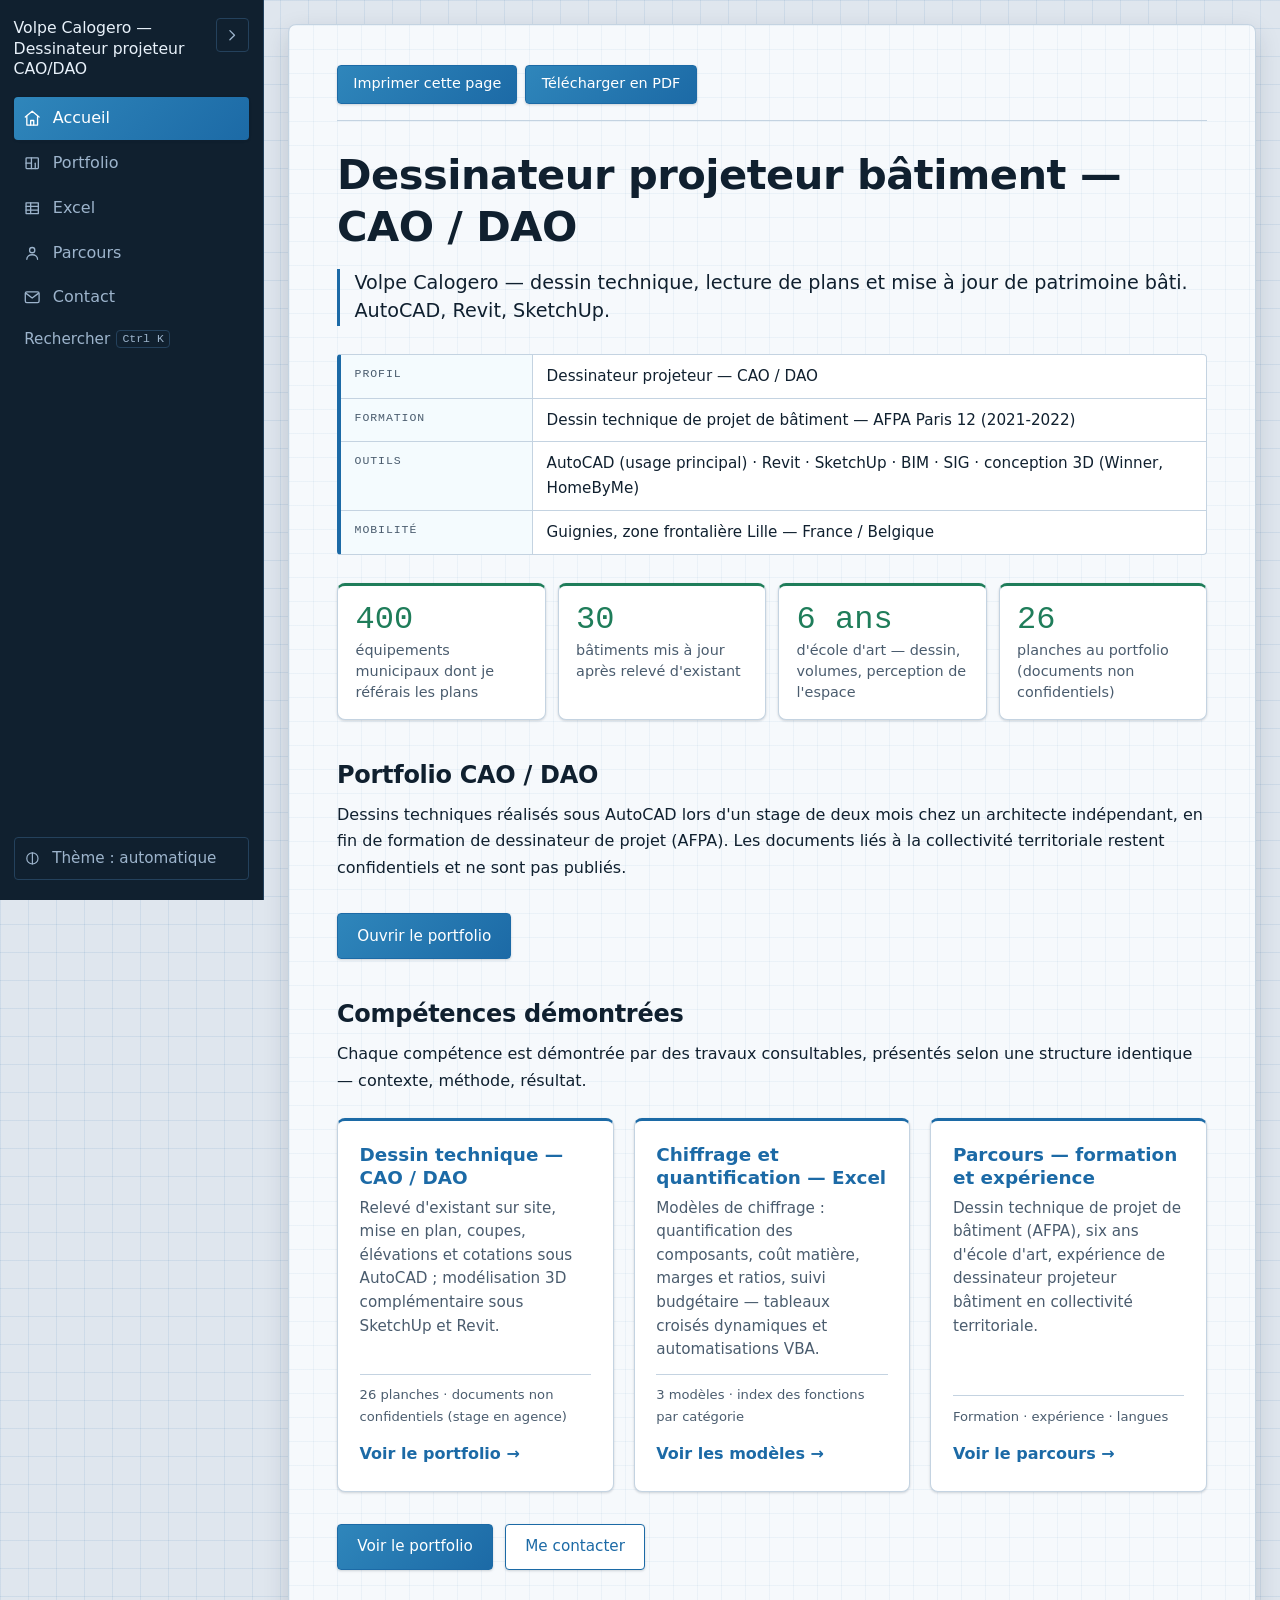
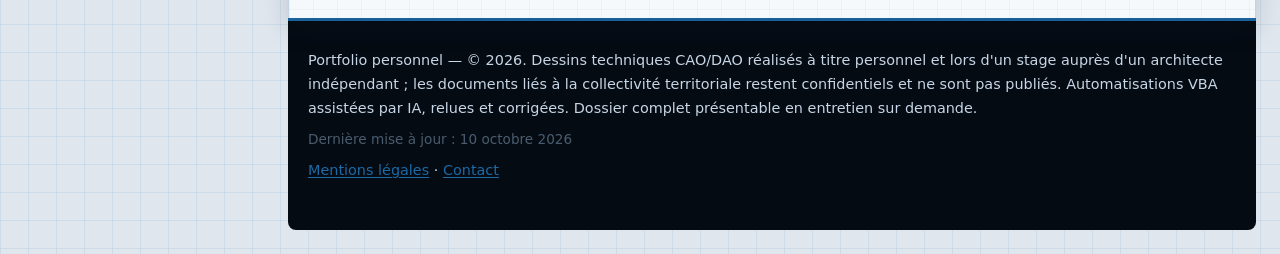
==== commit 99aba372: "feat(parcours): mobilites personnelles, notions BIM et SIG, diplomes en pop-up" ====
--- a/index.html
+++ b/index.html
@@ -41,7 +41,7 @@
   <div class="cartouche">
     <div class="cartouche-ligne"><span class="cartouche-cle">Profil</span><span class="cartouche-val">Dessinateur projeteur — CAO / DAO</span></div>
     <div class="cartouche-ligne"><span class="cartouche-cle">Formation</span><span class="cartouche-val">Dessin technique de projet de bâtiment — AFPA Paris 12 (2021-2022)</span></div>
-    <div class="cartouche-ligne"><span class="cartouche-cle">Outils</span><span class="cartouche-val">AutoCAD (usage principal) · Revit · SketchUp · conception 3D (Winner, HomeByMe)</span></div>
+    <div class="cartouche-ligne"><span class="cartouche-cle">Outils</span><span class="cartouche-val">AutoCAD (usage principal) · Revit · SketchUp · BIM · SIG · conception 3D (Winner, HomeByMe)</span></div>
     <div class="cartouche-ligne"><span class="cartouche-cle">Mobilité</span><span class="cartouche-val">Guignies, zone frontalière Lille — France / Belgique</span></div>
   </div>
 
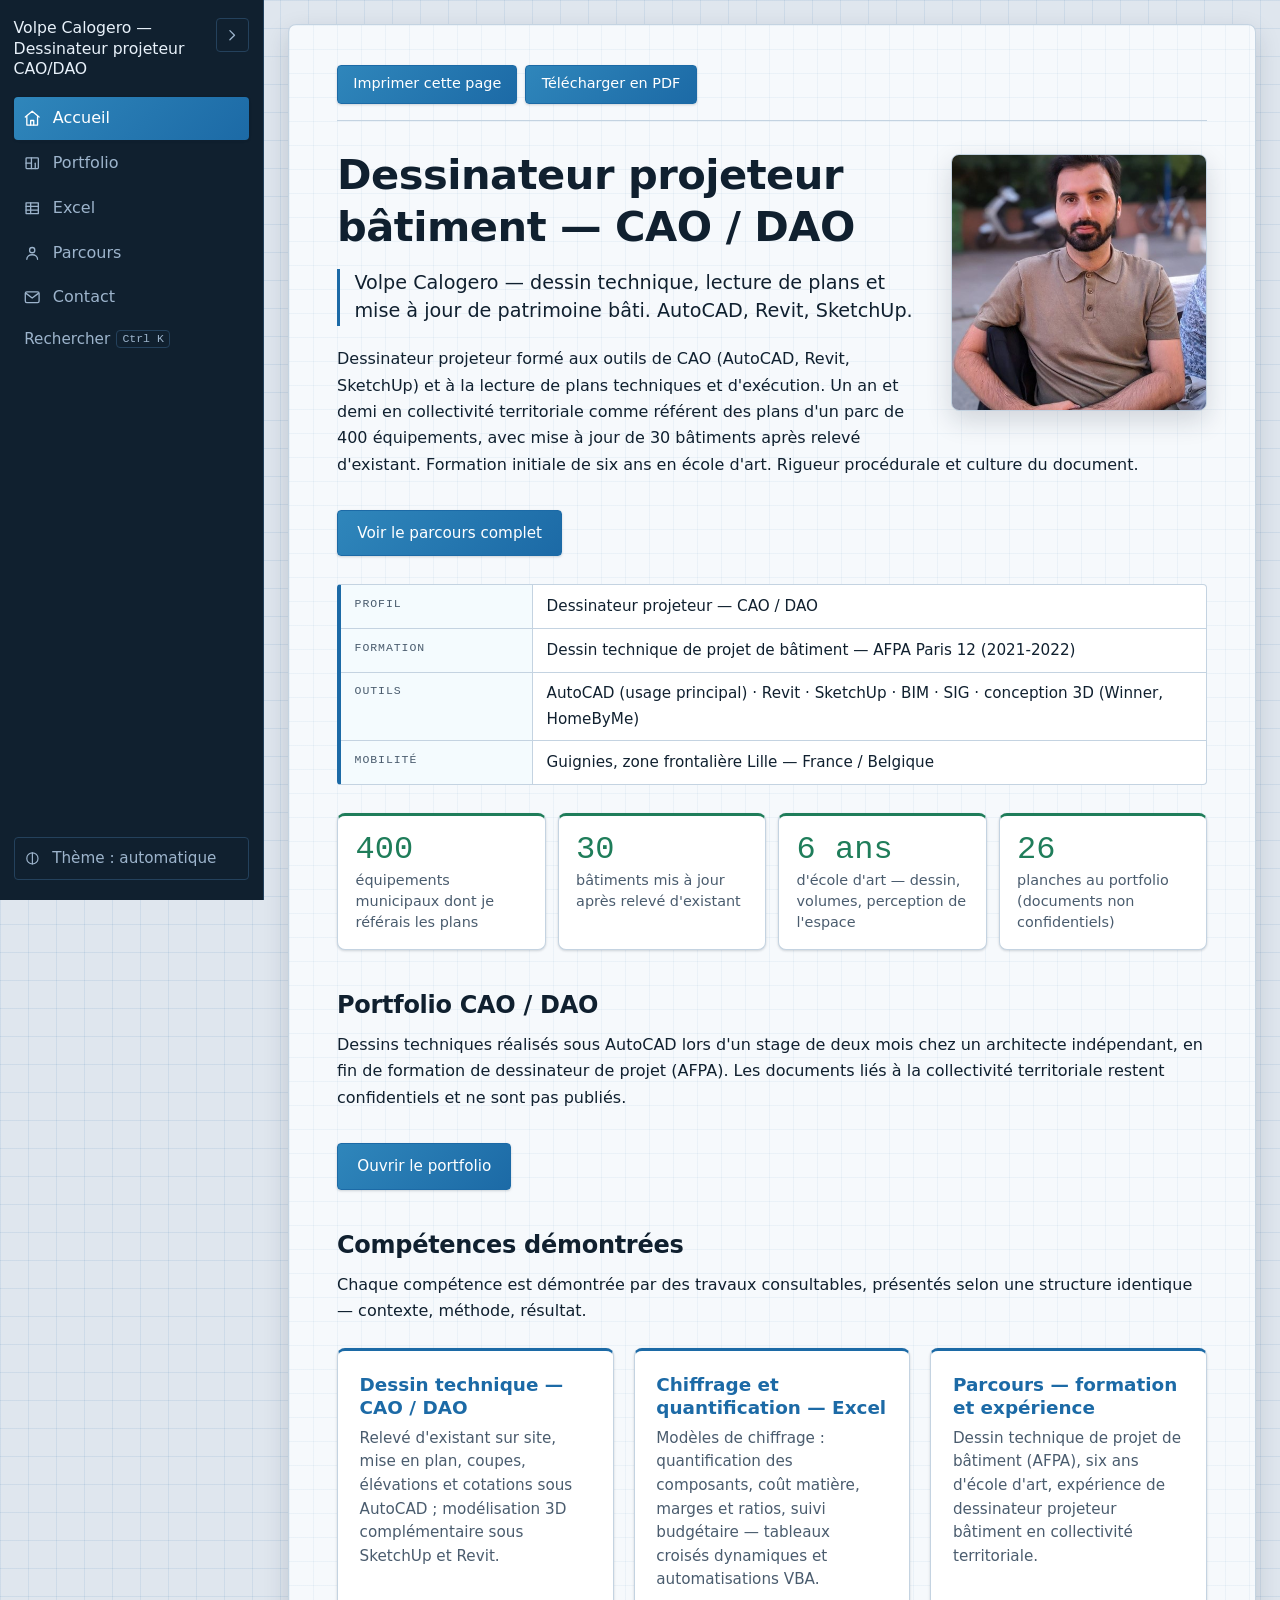
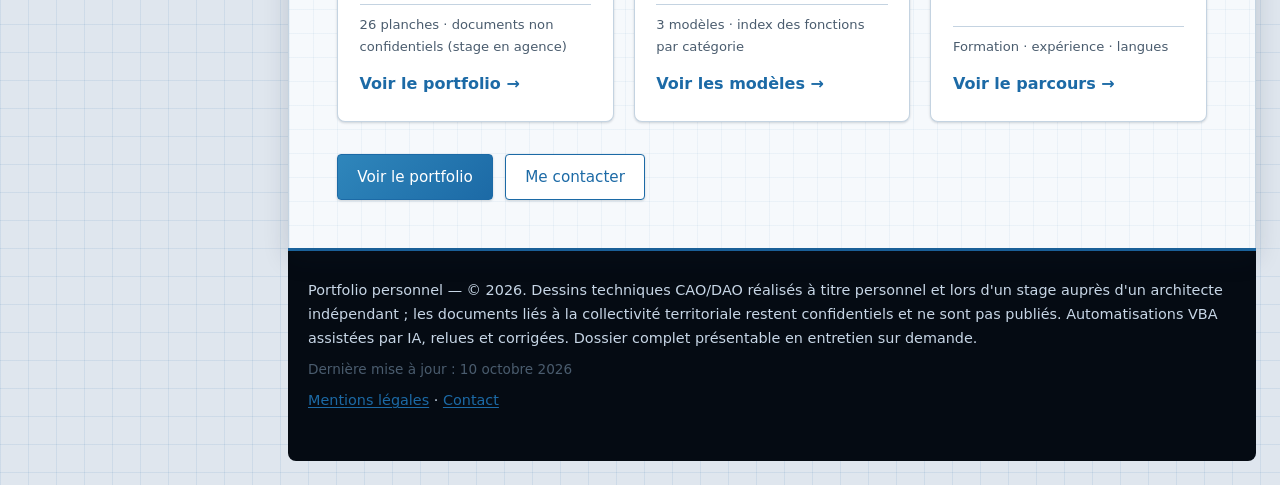
==== commit 6a7d14d1: "feat(portfolio,accueil): photos, profil, modelisation 3D SketchUp et masquage des cartouches" ====
--- a/index.html
+++ b/index.html
@@ -35,8 +35,13 @@
   </nav>
 </aside>
 <main class="site-main" id="contenu">
+  <figure class="photo-profil">
+    <img src="assets/img/photo-profil.jpg" alt="Portrait" width="478" height="480">
+  </figure>
   <h1>Dessinateur projeteur bâtiment — CAO / DAO</h1>
   <p class="accroche">Volpe Calogero — dessin technique, lecture de plans et mise à jour de patrimoine bâti. AutoCAD, Revit, SketchUp.</p>
+  <p>Dessinateur projeteur formé aux outils de CAO (AutoCAD, Revit, SketchUp) et à la lecture de plans techniques et d'exécution. Un an et demi en collectivité territoriale comme référent des plans d'un parc de 400 équipements, avec mise à jour de 30 bâtiments après relevé d'existant. Formation initiale de six ans en école d'art. Rigueur procédurale et culture du document.</p>
+  <p class="cta"><a class="btn" href="parcours.html">Voir le parcours complet</a></p>
 
   <div class="cartouche">
     <div class="cartouche-ligne"><span class="cartouche-cle">Profil</span><span class="cartouche-val">Dessinateur projeteur — CAO / DAO</span></div>
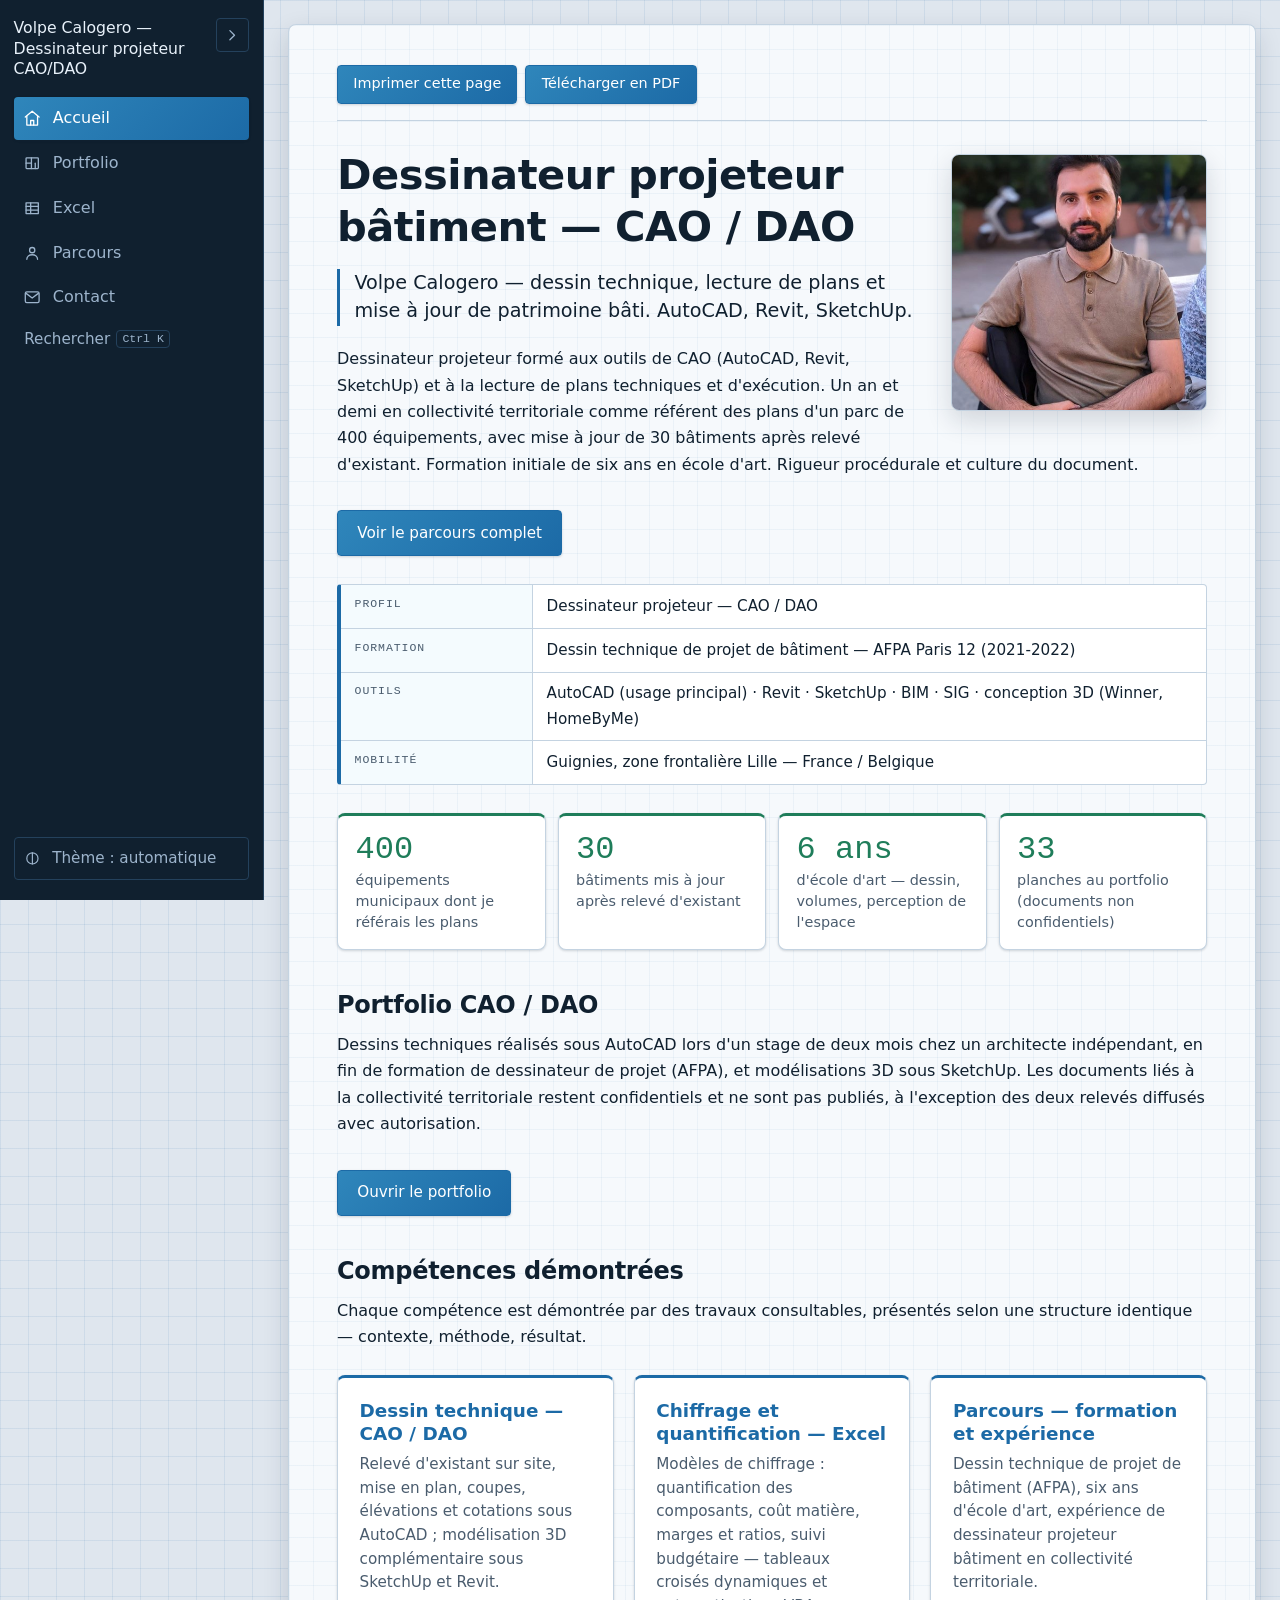
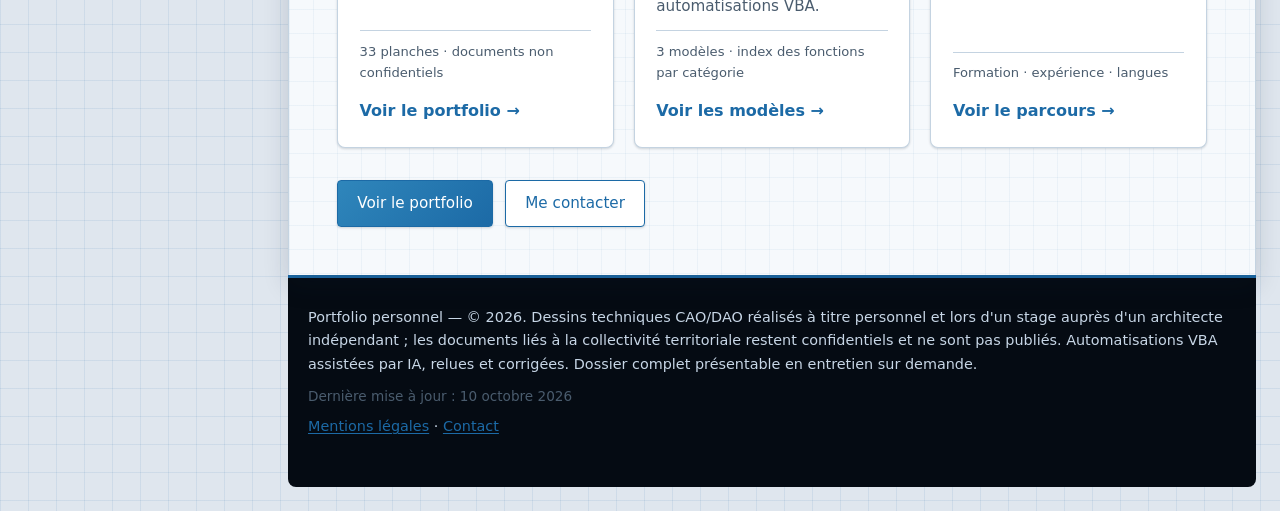
==== commit 8f0965f0: "fix(accueil): compteur de planches a 33 et mention SketchUp" ====
--- a/index.html
+++ b/index.html
@@ -54,10 +54,10 @@
     <li class="stat"><span class="stat-valeur">400</span><span class="stat-libelle">équipements municipaux dont je référais les plans</span></li>
     <li class="stat"><span class="stat-valeur">30</span><span class="stat-libelle">bâtiments mis à jour après relevé d'existant</span></li>
     <li class="stat"><span class="stat-valeur">6 ans</span><span class="stat-libelle">d'école d'art — dessin, volumes, perception de l'espace</span></li>
-    <li class="stat"><span class="stat-valeur">26</span><span class="stat-libelle">planches au portfolio (documents non confidentiels)</span></li>
+    <li class="stat"><span class="stat-valeur">33</span><span class="stat-libelle">planches au portfolio (documents non confidentiels)</span></li>
   </ul>
   <h2 id="portfolio">Portfolio CAO / DAO</h2>
-  <p>Dessins techniques réalisés sous AutoCAD lors d'un stage de deux mois chez un architecte indépendant, en fin de formation de dessinateur de projet (AFPA). Les documents liés à la collectivité territoriale restent confidentiels et ne sont pas publiés.</p>
+  <p>Dessins techniques réalisés sous AutoCAD lors d'un stage de deux mois chez un architecte indépendant, en fin de formation de dessinateur de projet (AFPA), et modélisations 3D sous SketchUp. Les documents liés à la collectivité territoriale restent confidentiels et ne sont pas publiés, à l'exception des deux relevés diffusés avec autorisation.</p>
   <p class="cta"><a class="btn" href="portfolio.html">Ouvrir le portfolio</a></p>
 
   <h2 id="competences">Compétences démontrées</h2>
@@ -66,7 +66,7 @@
     <section class="competence">
       <h3 class="competence-titre"><a href="portfolio.html">Dessin technique — CAO / DAO</a></h3>
       <p class="competence-texte">Relevé d'existant sur site, mise en plan, coupes, élévations et cotations sous AutoCAD ; modélisation 3D complémentaire sous SketchUp et Revit.</p>
-      <p class="competence-meta">26 planches · documents non confidentiels (stage en agence)</p>
+      <p class="competence-meta">33 planches · documents non confidentiels</p>
       <p class="competence-action"><a class="competence-lien" href="portfolio.html">Voir le portfolio <span aria-hidden="true">→</span></a></p>
     </section>
     <section class="competence">
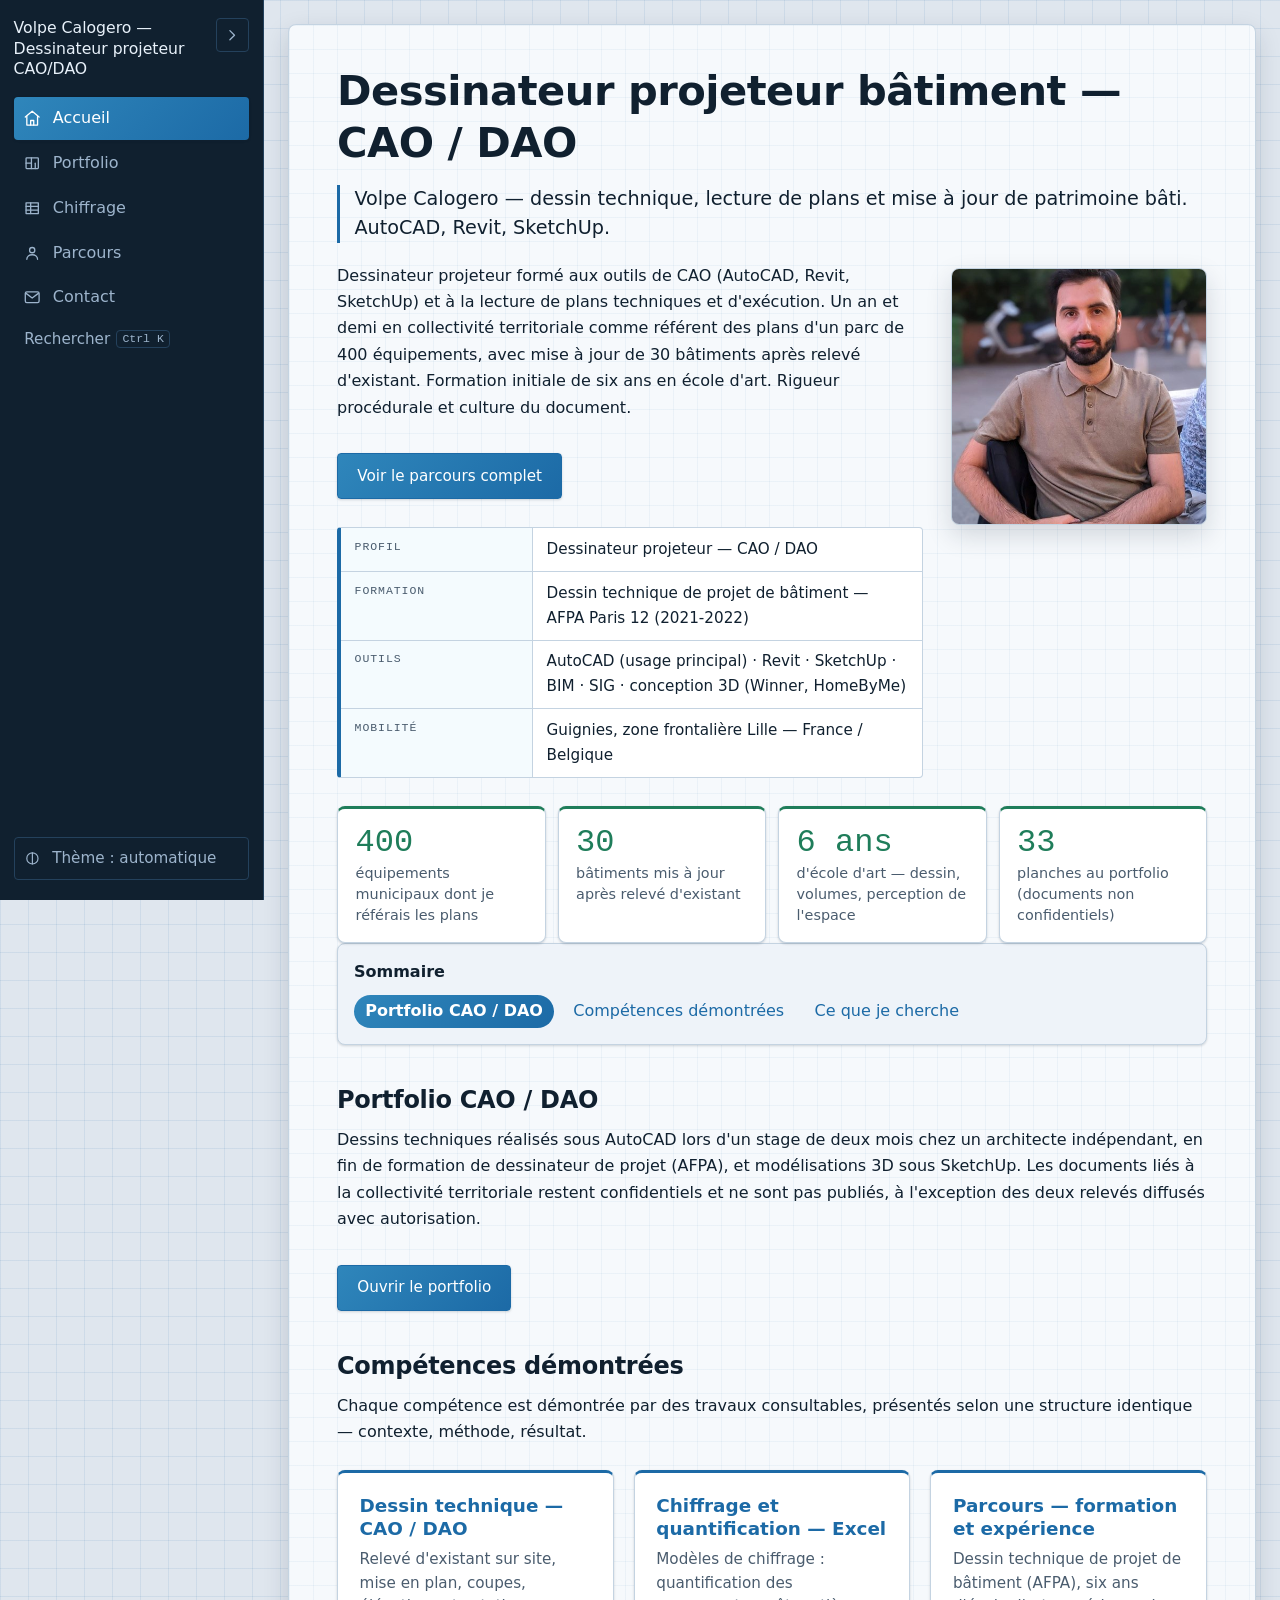
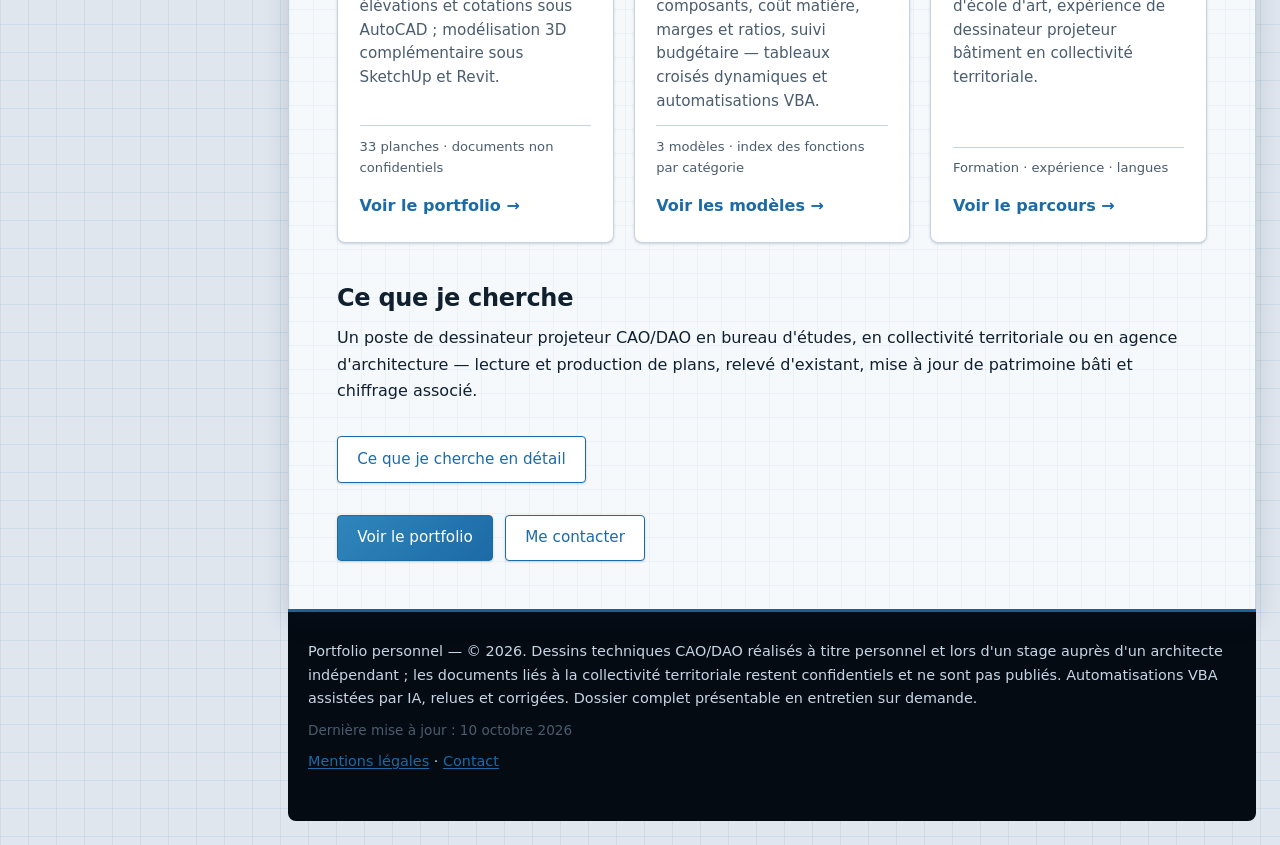
==== commit d4a1c968: "feat(navigation): barre mobile en icones, libelle Chiffrage, pages cibles et CV telechargeable" ====
--- a/index.html
+++ b/index.html
@@ -28,18 +28,18 @@
     <ul>
         <li><a href="index.html" aria-current="page"><svg class="nav-ico" viewBox="0 0 24 24" aria-hidden="true" focusable="false"><path d="M3 10.5 12 3l9 7.5"/><path d="M5 9.5V21h14V9.5"/><path d="M10 21v-6h4v6"/></svg><span class="nav-libelle">Accueil</span></a></li>
         <li><a href="portfolio.html"><svg class="nav-ico" viewBox="0 0 24 24" aria-hidden="true" focusable="false"><rect x="4" y="5" width="16" height="14" rx="1"/><path d="M4 12h7"/><path d="M11 5v14"/><path d="M16 12v7"/></svg><span class="nav-libelle">Portfolio</span></a></li>
-        <li><a href="excel.html"><svg class="nav-ico" viewBox="0 0 24 24" aria-hidden="true" focusable="false"><path d="M4 5h16v14H4z"/><path d="M4 9.5h16"/><path d="M4 14.5h16"/><path d="M10 5v14"/></svg><span class="nav-libelle">Excel</span></a></li>
+        <li><a href="excel.html"><svg class="nav-ico" viewBox="0 0 24 24" aria-hidden="true" focusable="false"><path d="M4 5h16v14H4z"/><path d="M4 9.5h16"/><path d="M4 14.5h16"/><path d="M10 5v14"/></svg><span class="nav-libelle">Chiffrage</span></a></li>
         <li><a href="parcours.html"><svg class="nav-ico" viewBox="0 0 24 24" aria-hidden="true" focusable="false"><circle cx="12" cy="8" r="3.4"/><path d="M5 20c0-3.6 3.1-6 7-6s7 2.4 7 6"/></svg><span class="nav-libelle">Parcours</span></a></li>
         <li><a href="contact.html"><svg class="nav-ico" viewBox="0 0 24 24" aria-hidden="true" focusable="false"><rect x="3" y="5" width="18" height="14" rx="2"/><path d="m4 7 8 6 8-6"/></svg><span class="nav-libelle">Contact</span></a></li>
     </ul>
   </nav>
 </aside>
 <main class="site-main" id="contenu">
+  <h1>Dessinateur projeteur bâtiment — CAO / DAO</h1>
+  <p class="accroche">Volpe Calogero — dessin technique, lecture de plans et mise à jour de patrimoine bâti. AutoCAD, Revit, SketchUp.</p>
   <figure class="photo-profil">
     <img src="assets/img/photo-profil.jpg" alt="Portrait" width="478" height="480">
   </figure>
-  <h1>Dessinateur projeteur bâtiment — CAO / DAO</h1>
-  <p class="accroche">Volpe Calogero — dessin technique, lecture de plans et mise à jour de patrimoine bâti. AutoCAD, Revit, SketchUp.</p>
   <p>Dessinateur projeteur formé aux outils de CAO (AutoCAD, Revit, SketchUp) et à la lecture de plans techniques et d'exécution. Un an et demi en collectivité territoriale comme référent des plans d'un parc de 400 équipements, avec mise à jour de 30 bâtiments après relevé d'existant. Formation initiale de six ans en école d'art. Rigueur procédurale et culture du document.</p>
   <p class="cta"><a class="btn" href="parcours.html">Voir le parcours complet</a></p>
 
@@ -83,6 +83,10 @@
     </section>
   </div>
 
+  <h2 id="recherche">Ce que je cherche</h2>
+  <p>Un poste de dessinateur projeteur CAO/DAO en bureau d'études, en collectivité territoriale ou en agence d'architecture — lecture et production de plans, relevé d'existant, mise à jour de patrimoine bâti et chiffrage associé.</p>
+  <p class="cta"><a class="btn btn-secondaire" href="ce-que-je-cherche.html">Ce que je cherche en détail</a></p>
+
   <div class="cta">
     <a class="btn" href="portfolio.html">Voir le portfolio</a>
     <a class="btn btn-secondaire" href="contact.html">Me contacter</a>
--- a/assets/css/style.css
+++ b/assets/css/style.css
@@ -320,38 +320,90 @@
   overflow: hidden;
 }
 
-/* Petits écrans : la barre latérale devient une barre supérieure */
+/* Petits écrans : la barre latérale devient une barre inférieure, en icônes
+   seules. L'entrée « Accueil » occupe le centre ; le titre de la marque et la
+   recherche sont masqués (aucun raccourci Ctrl+K sur smartphone). La page
+   courante reste indiquée par aria-current="page". */
 @media (max-width: 60rem) {
-  body { display: block; }
-  html { scroll-padding-top: 5.5rem; }
+  body {
+    display: block;
+    padding-bottom: 4.6rem; /* réserve la hauteur de la barre fixe */
+  }
+  html { scroll-padding-top: 1rem; scroll-padding-bottom: 5rem; }
+
   .site-sidebar {
     grid-column: auto;
     grid-row: auto;
-    position: sticky;
-    top: 0;
+    position: fixed;
+    left: 0;
+    right: 0;
+    bottom: 0;
+    top: auto;
     width: auto;
     height: auto;
     flex-direction: row;
-    flex-wrap: wrap;
     align-items: center;
-    gap: 0.4rem 0.8rem;
-    padding: 0.55rem 0.9rem;
-    border-right: none;
-    border-bottom: 1px solid var(--sidebar-filet);
-    z-index: 20;
+    justify-content: center;
+    gap: 0;
+    padding: 0.3rem 2.8rem 0.35rem;
+    border: none;
+    border-top: 1px solid var(--sidebar-filet);
+    overflow: visible;
+    z-index: 25;
   }
-  .sidebar-tete { flex: 1 1 auto; align-items: center; }
+  /* Le titre de la marque quitte la barre : le titre de la page (h1) reste en
+     tête de contenu. */
+  .sidebar-tete { display: none; }
   .sidebar-bascule { display: none; }
-  .site-sidebar .site-nav { flex: 1 1 100%; }
-  .site-sidebar .site-nav ul { flex-direction: row; flex-wrap: wrap; gap: 0.1rem 0.3rem; }
-  .site-sidebar .site-nav a { padding: 0.35rem 0.6rem; }
+
+  .site-sidebar .site-nav { flex: 1 1 auto; }
+  .site-sidebar .site-nav ul {
+    flex-direction: row;
+    flex-wrap: nowrap;
+    justify-content: center;
+    gap: 0.1rem;
+  }
+  .site-sidebar .site-nav a {
+    flex-direction: column;
+    gap: 0;
+    justify-content: center;
+    min-width: 2.5rem;
+    padding: 0.45rem 0.4rem;
+  }
+  .site-sidebar .site-nav .nav-ico { width: 1.4rem; height: 1.4rem; }
+  /* Icônes seules : aucun libellé dans la barre */
+  .site-sidebar .nav-libelle { display: none; }
+  /* Accueil au centre de la barre : ordre imposé par la mise en page */
+  .site-sidebar .site-nav li:nth-child(1) { order: 3; }
+  .site-sidebar .site-nav li:nth-child(2) { order: 1; }
+  .site-sidebar .site-nav li:nth-child(3) { order: 2; }
+  .site-sidebar .site-nav li:nth-child(4) { order: 4; }
+  .site-sidebar .site-nav li:nth-child(5) { order: 5; }
+  /* Recherche (Ctrl+K) : absente sur smartphone */
+  .site-sidebar .site-nav li.nav-recherche { display: none; }
+  /* Bascule de thème : icône isolée, à droite de la barre */
+  .site-sidebar .theme-toggle {
+    position: absolute;
+    right: 0.5rem;
+    bottom: 0.3rem;
+    width: auto;
+    margin: 0;
+    padding: 0.45rem;
+    border-color: transparent;
+    background: transparent;
+  }
+  .site-sidebar .theme-toggle .ico { width: 1.3rem; height: 1.3rem; }
+
   .site-main {
     width: auto;
-    margin: 1rem;
+    margin: 0.75rem;
     border-bottom: 1px solid var(--filet);
     border-radius: var(--rayon);
   }
-  .site-footer { width: auto; margin: 0 1rem 1rem; }
+  .site-footer { width: auto; margin: 0 0.75rem 0.9rem; }
+
+  /* Retour en haut : maintenu au-dessus de la barre inférieure */
+  .back-to-top { bottom: 5rem; }
 }
 
 /* Texte réservé aux lecteurs d'écran (structure accessible sans bruit visuel) */
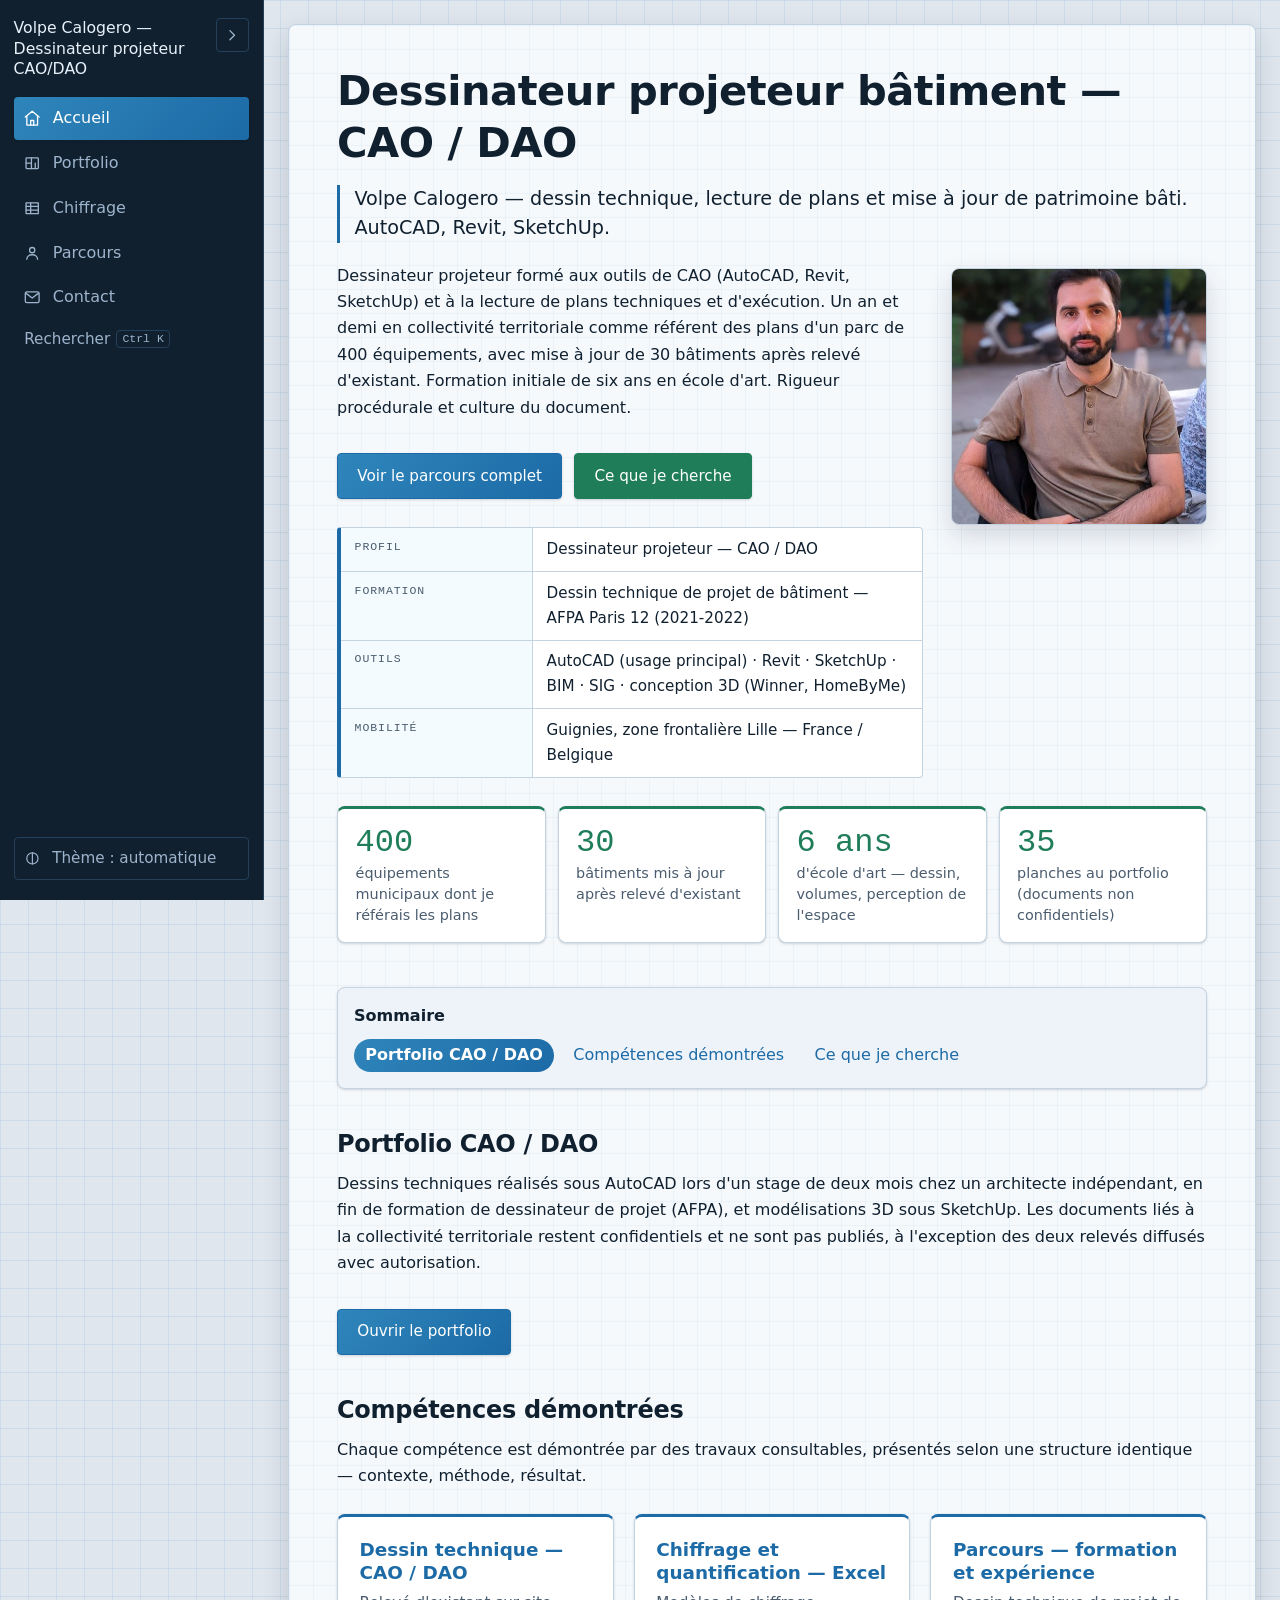
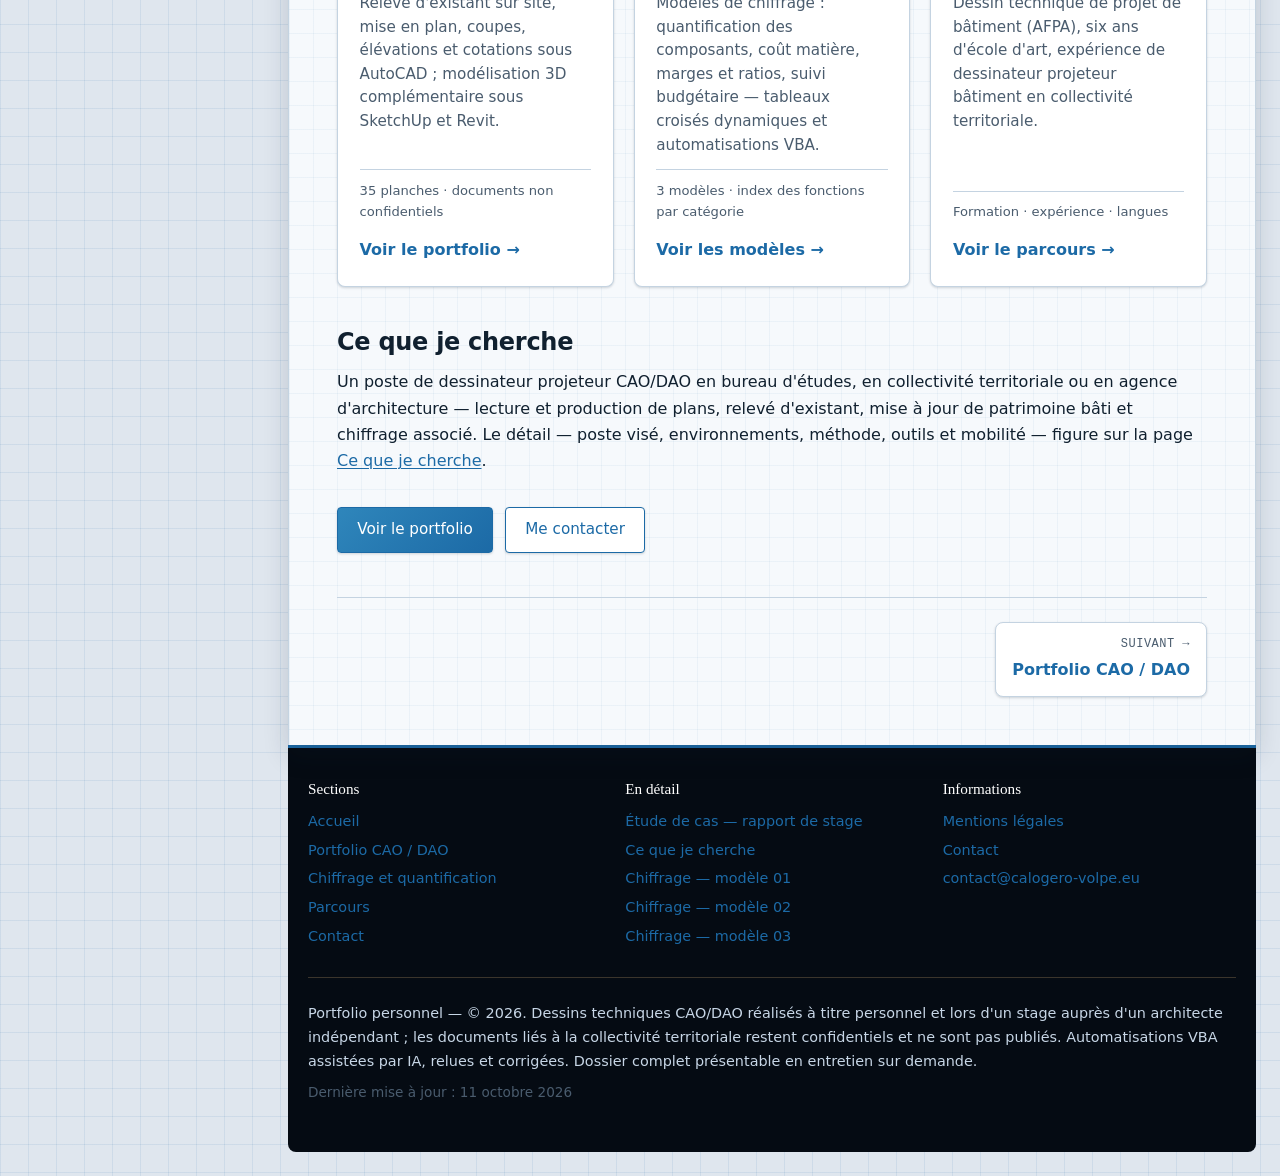
==== commit 5e4a5249: "feat(navigation): bouton Ce que je cherche, navigation fin de page, pied de page structure, groupe R" ====
--- a/index.html
+++ b/index.html
@@ -41,7 +41,7 @@
     <img src="assets/img/photo-profil.jpg" alt="Portrait" width="478" height="480">
   </figure>
   <p>Dessinateur projeteur formé aux outils de CAO (AutoCAD, Revit, SketchUp) et à la lecture de plans techniques et d'exécution. Un an et demi en collectivité territoriale comme référent des plans d'un parc de 400 équipements, avec mise à jour de 30 bâtiments après relevé d'existant. Formation initiale de six ans en école d'art. Rigueur procédurale et culture du document.</p>
-  <p class="cta"><a class="btn" href="parcours.html">Voir le parcours complet</a></p>
+  <div class="cta"><a class="btn" href="parcours.html">Voir le parcours complet</a> <a class="btn btn-vert" href="ce-que-je-cherche.html">Ce que je cherche</a></div>
 
   <div class="cartouche">
     <div class="cartouche-ligne"><span class="cartouche-cle">Profil</span><span class="cartouche-val">Dessinateur projeteur — CAO / DAO</span></div>
@@ -54,7 +54,7 @@
     <li class="stat"><span class="stat-valeur">400</span><span class="stat-libelle">équipements municipaux dont je référais les plans</span></li>
     <li class="stat"><span class="stat-valeur">30</span><span class="stat-libelle">bâtiments mis à jour après relevé d'existant</span></li>
     <li class="stat"><span class="stat-valeur">6 ans</span><span class="stat-libelle">d'école d'art — dessin, volumes, perception de l'espace</span></li>
-    <li class="stat"><span class="stat-valeur">33</span><span class="stat-libelle">planches au portfolio (documents non confidentiels)</span></li>
+    <li class="stat"><span class="stat-valeur">35</span><span class="stat-libelle">planches au portfolio (documents non confidentiels)</span></li>
   </ul>
   <h2 id="portfolio">Portfolio CAO / DAO</h2>
   <p>Dessins techniques réalisés sous AutoCAD lors d'un stage de deux mois chez un architecte indépendant, en fin de formation de dessinateur de projet (AFPA), et modélisations 3D sous SketchUp. Les documents liés à la collectivité territoriale restent confidentiels et ne sont pas publiés, à l'exception des deux relevés diffusés avec autorisation.</p>
@@ -66,7 +66,7 @@
     <section class="competence">
       <h3 class="competence-titre"><a href="portfolio.html">Dessin technique — CAO / DAO</a></h3>
       <p class="competence-texte">Relevé d'existant sur site, mise en plan, coupes, élévations et cotations sous AutoCAD ; modélisation 3D complémentaire sous SketchUp et Revit.</p>
-      <p class="competence-meta">33 planches · documents non confidentiels</p>
+      <p class="competence-meta">35 planches · documents non confidentiels</p>
       <p class="competence-action"><a class="competence-lien" href="portfolio.html">Voir le portfolio <span aria-hidden="true">→</span></a></p>
     </section>
     <section class="competence">
@@ -84,19 +84,54 @@
   </div>
 
   <h2 id="recherche">Ce que je cherche</h2>
-  <p>Un poste de dessinateur projeteur CAO/DAO en bureau d'études, en collectivité territoriale ou en agence d'architecture — lecture et production de plans, relevé d'existant, mise à jour de patrimoine bâti et chiffrage associé.</p>
-  <p class="cta"><a class="btn btn-secondaire" href="ce-que-je-cherche.html">Ce que je cherche en détail</a></p>
+  <p>Un poste de dessinateur projeteur CAO/DAO en bureau d'études, en collectivité territoriale ou en agence d'architecture — lecture et production de plans, relevé d'existant, mise à jour de patrimoine bâti et chiffrage associé. Le détail — poste visé, environnements, méthode, outils et mobilité — figure sur la page <a href="ce-que-je-cherche.html">Ce que je cherche</a>.</p>
 
   <div class="cta">
     <a class="btn" href="portfolio.html">Voir le portfolio</a>
     <a class="btn btn-secondaire" href="contact.html">Me contacter</a>
   </div>
+
+  <nav class="nav-fin" aria-label="Navigation entre les sections">
+    <a class="nav-fin-lien nav-fin-suivant" href="portfolio.html">
+      <span class="nav-fin-direction">Suivant →</span>
+      <span class="nav-fin-titre">Portfolio CAO / DAO</span>
+    </a>
+  </nav>
 </main>
 <footer class="site-footer">
   <div class="site-footer-inner">
+    <nav class="footer-nav" aria-label="Navigation de pied de page">
+      <div class="footer-nav-groupe">
+        <span class="footer-nav-titre">Sections</span>
+        <ul>
+          <li><a href="index.html">Accueil</a></li>
+          <li><a href="portfolio.html">Portfolio CAO / DAO</a></li>
+          <li><a href="excel.html">Chiffrage et quantification</a></li>
+          <li><a href="parcours.html">Parcours</a></li>
+          <li><a href="contact.html">Contact</a></li>
+        </ul>
+      </div>
+      <div class="footer-nav-groupe">
+        <span class="footer-nav-titre">En détail</span>
+        <ul>
+          <li><a href="etude-cas-rapport-stage.html">Étude de cas — rapport de stage</a></li>
+          <li><a href="ce-que-je-cherche.html">Ce que je cherche</a></li>
+          <li><a href="excel-modele-01-rentabilite.html">Chiffrage — modèle 01</a></li>
+          <li><a href="excel-modele-02-cout-matiere.html">Chiffrage — modèle 02</a></li>
+          <li><a href="excel-modele-03-investissement.html">Chiffrage — modèle 03</a></li>
+        </ul>
+      </div>
+      <div class="footer-nav-groupe">
+        <span class="footer-nav-titre">Informations</span>
+        <ul>
+          <li><a href="mentions-legales.html">Mentions légales</a></li>
+          <li><a href="contact.html">Contact</a></li>
+          <li><a href="mailto:contact@calogero-volpe.eu">contact@calogero-volpe.eu</a></li>
+        </ul>
+      </div>
+    </nav>
     <p>Portfolio personnel — © 2026. Dessins techniques CAO/DAO réalisés à titre personnel et lors d'un stage auprès d'un architecte indépendant ; les documents liés à la collectivité territoriale restent confidentiels et ne sont pas publiés. Automatisations VBA assistées par IA, relues et corrigées. Dossier complet présentable en entretien sur demande.</p>
-    <p class="maj">Dernière mise à jour : 10 octobre 2026</p>
-    <p><a href="mentions-legales.html">Mentions légales</a> · <a href="contact.html">Contact</a></p>
+    <p class="maj">Dernière mise à jour : 11 octobre 2026</p>
   </div>
 </footer>
 </body>
--- a/assets/css/style.css
+++ b/assets/css/style.css
@@ -484,7 +484,7 @@
 /* Chiffres clés (page d'accueil) — bande de repères factuels */
 .stats {
   list-style: none;
-  margin: 1.75rem 0 0;
+  margin: 1.75rem 0 2.75rem;
   padding: 0;
   display: grid;
   grid-template-columns: repeat(auto-fit, minmax(11rem, 1fr));
@@ -543,6 +543,57 @@
   background: var(--accent-fond);
   color: var(--accent-fonce);
 }
+/* Variante « résultat » (vert sauge) — bouton affirmé sur un fond clair */
+.btn-vert {
+  background: var(--accent-2);
+  border-color: var(--accent-2);
+  color: #fff;
+}
+.btn-vert:hover { filter: brightness(1.08); box-shadow: var(--ombre-2); color: #fff; }
+.btn-vert:focus-visible { outline: 2px solid var(--accent-2); outline-offset: 2px; }
+
+/* Navigation de fin de page : section précédente / suivante.
+   Deux pastilles posées de part et d'autre (gauche / droite) ; elles passent
+   l'une sous l'autre sur écran étroit. */
+.nav-fin {
+  display: flex;
+  flex-wrap: wrap;
+  gap: 0.75rem;
+  justify-content: space-between;
+  margin: 2.75rem 0 0;
+  padding-top: 1.5rem;
+  border-top: 1px solid var(--filet);
+}
+.nav-fin-lien {
+  display: flex;
+  flex-direction: column;
+  gap: 0.15rem;
+  min-width: 12rem;
+  max-width: 22rem;
+  padding: 0.75rem 1rem;
+  border: 1px solid var(--filet);
+  border-radius: var(--rayon);
+  background: var(--fond-champ);
+  box-shadow: var(--ombre-1);
+  text-decoration: none;
+  transition: border-color 0.15s ease, box-shadow 0.15s ease, background-color 0.15s ease;
+}
+.nav-fin-lien:hover { border-color: var(--accent); box-shadow: var(--ombre-2); background: var(--accent-fond); }
+.nav-fin-lien:focus-visible { outline: 2px solid var(--accent); outline-offset: 2px; }
+.nav-fin-precedent { align-items: flex-start; text-align: left; }
+.nav-fin-suivant { align-items: flex-end; text-align: right; margin-left: auto; }
+.nav-fin-direction {
+  font-family: var(--police-mono);
+  font-size: 0.75rem;
+  letter-spacing: 0.04em;
+  text-transform: uppercase;
+  color: var(--encre-douce);
+}
+.nav-fin-titre { font-weight: 600; color: var(--accent); }
+@media (max-width: 34rem) {
+  .nav-fin-lien { flex: 1 1 100%; min-width: 0; max-width: none; }
+  .nav-fin-suivant { align-items: flex-start; text-align: left; margin-left: 0; }
+}
 
 /* Pied de page — bande sombre pour marquer nettement la séparation */
 .site-footer {
@@ -560,6 +611,29 @@
 .site-footer a { color: #f0b48f; }
 .site-footer a:hover { color: #ffffff; }
 .site-footer .maj { font-size: 0.85rem; color: #bdb3a1; }
+
+/* Navigation structurée du pied de page — colonnes de liens */
+.footer-nav {
+  display: grid;
+  grid-template-columns: repeat(auto-fit, minmax(11rem, 1fr));
+  gap: 1.5rem;
+  margin: 0 0 1.5rem;
+  padding-bottom: 1.5rem;
+  border-bottom: 1px solid #3b352c;
+}
+.footer-nav-titre {
+  display: block;
+  margin-bottom: 0.6rem;
+  font-family: Georgia, "Times New Roman", serif;
+  font-size: 0.95rem;
+  color: #ffffff;
+}
+.footer-nav ul { list-style: none; margin: 0; padding: 0; }
+.footer-nav li { margin: 0 0 0.3rem; }
+.footer-nav a { text-decoration: none; }
+.footer-nav a:hover { text-decoration: underline; }
+/* Le pied de page affiche l'adresse en clair : pas de bouton « copier » ici */
+.site-footer .copy-email { display: none; }
 
 /* Fil d'Ariane */
 .fil-ariane {
--- a/assets/css/print.css
+++ b/assets/css/print.css
@@ -20,6 +20,7 @@
 .sommaire,
 .skip-link,
 .cta,
+.nav-fin,
 .visionneuse,
 .form button { display: none !important; }
 
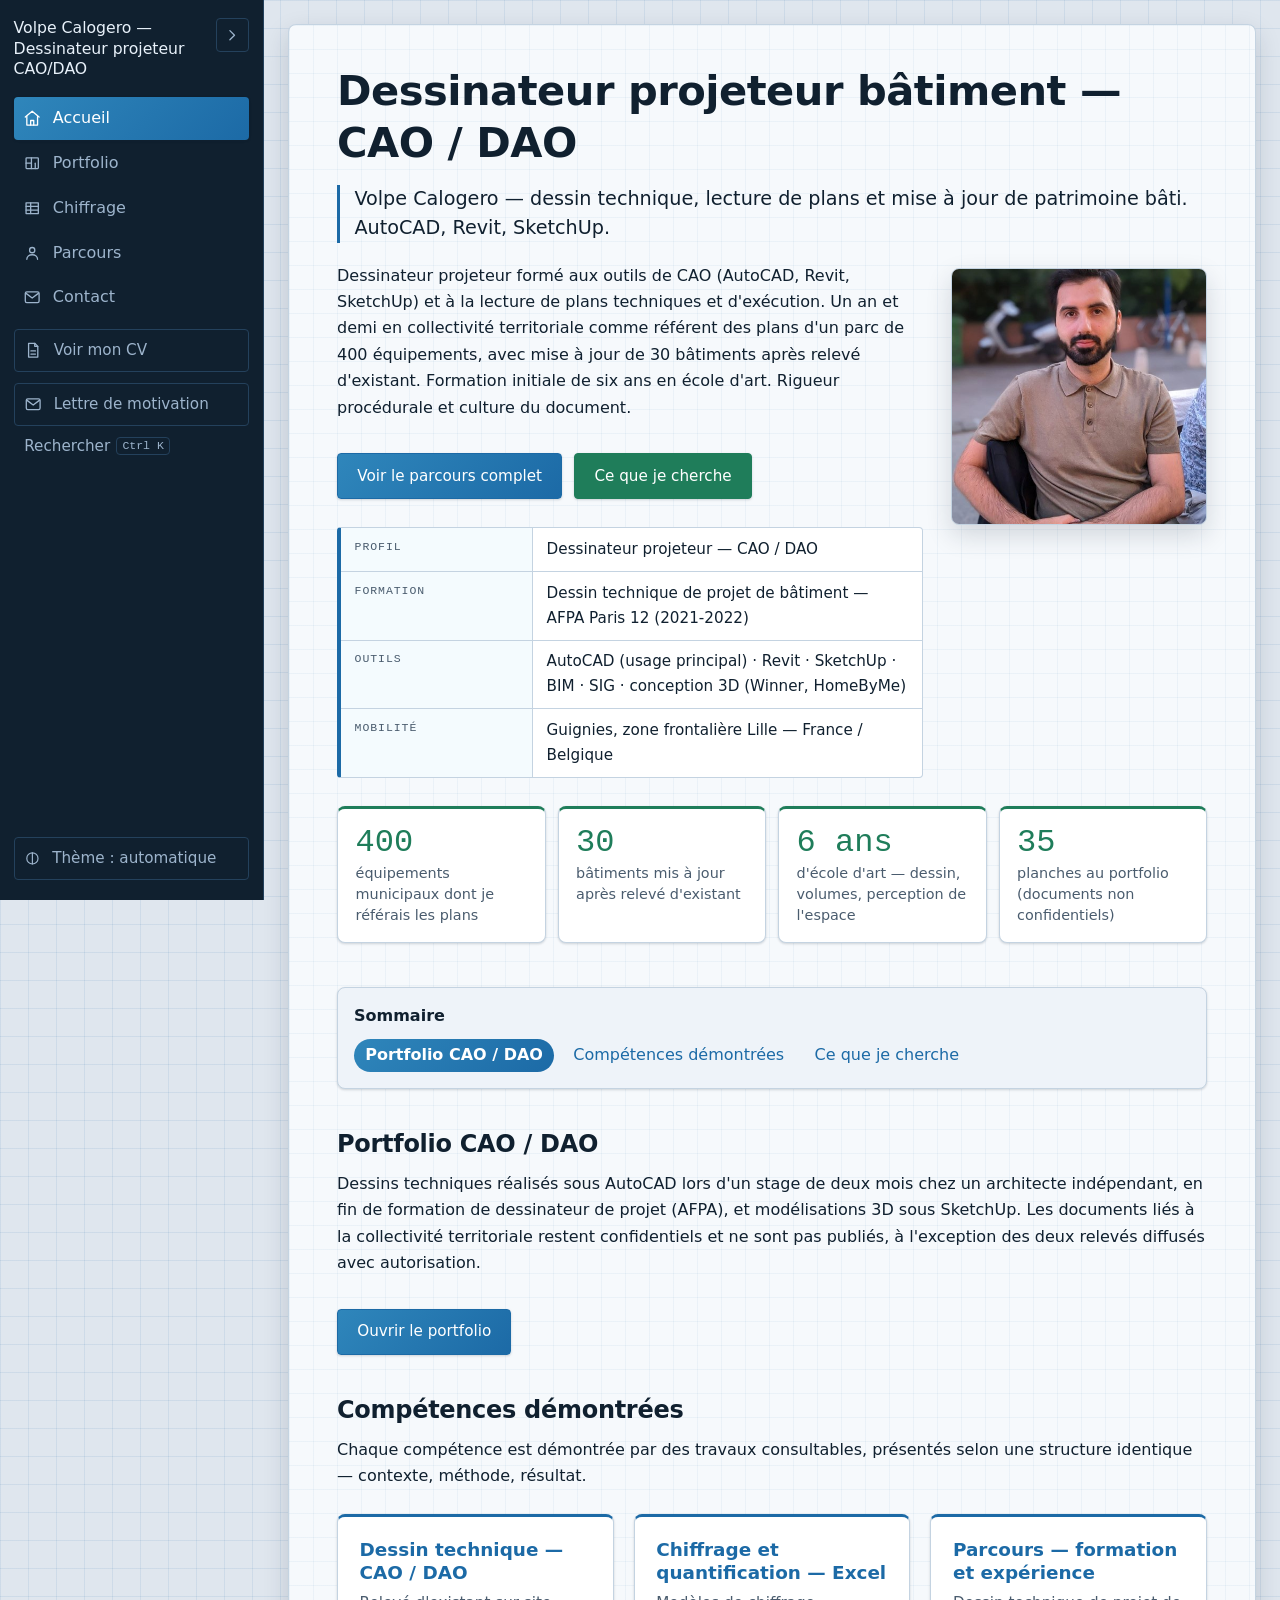
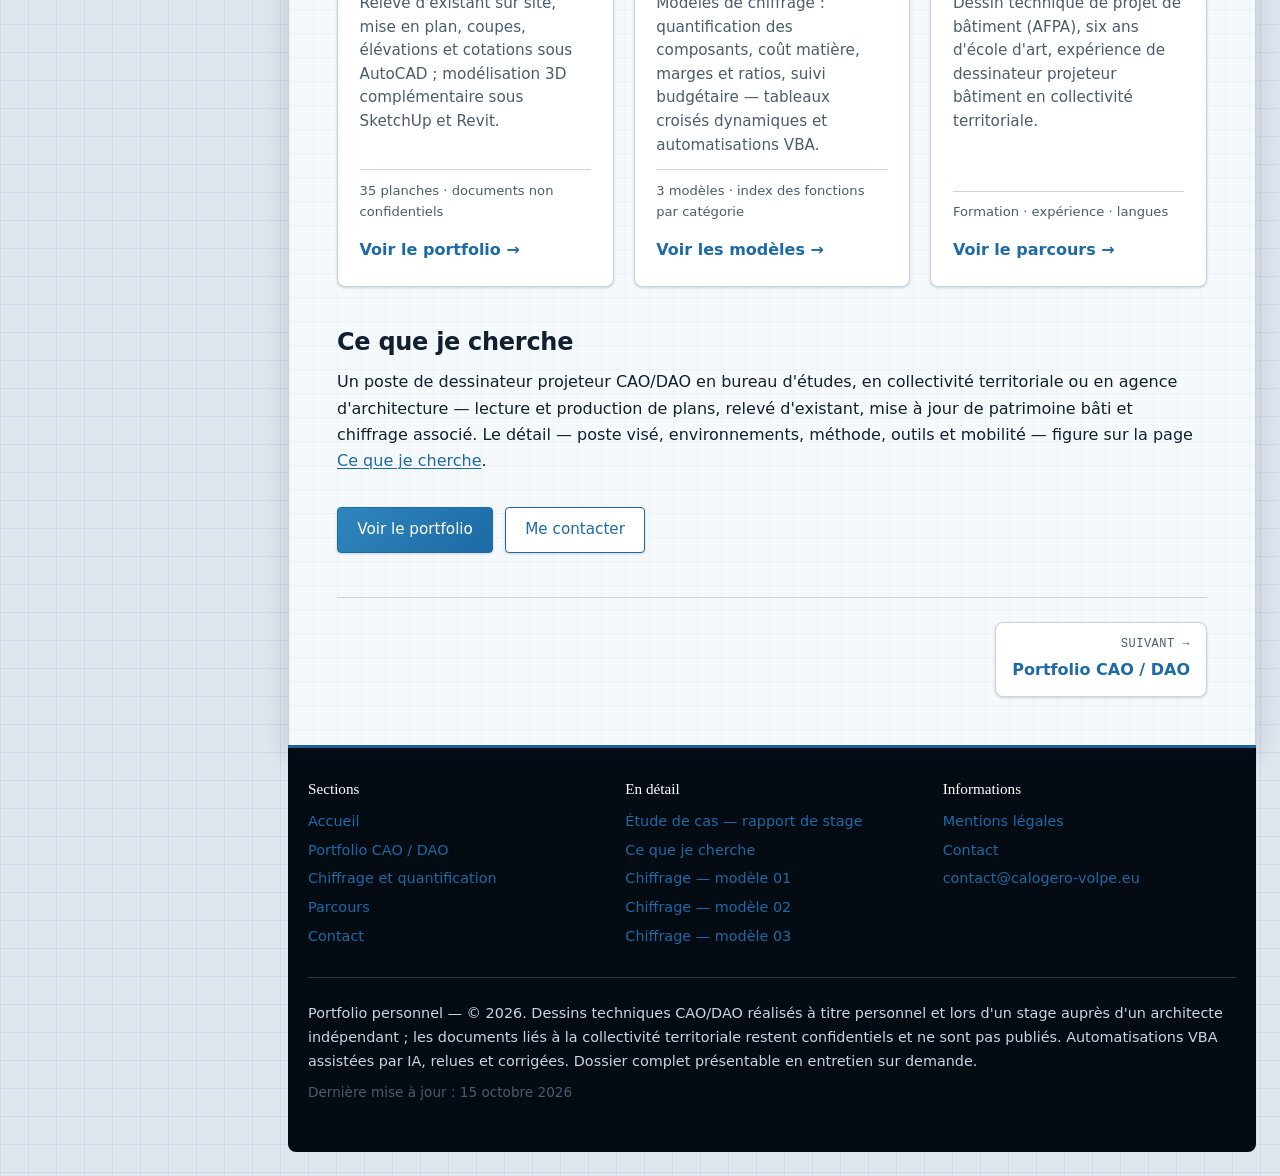
==== commit bdc4b615: "feat(parcours): chronologie corrigee, CV et lettre de motivation (apercu et telechargement)" ====
--- a/index.html
+++ b/index.html
@@ -2,7 +2,7 @@
 <html lang="fr">
 <head>
 <meta charset="utf-8">
-<meta name="viewport" content="width=device-width, initial-scale=1">
+<meta name="viewport" content="width=device-width, initial-scale=1, viewport-fit=cover">
 <title>Volpe Calogero — Dessinateur projeteur CAO / DAO</title>
 <meta name="description" content="Portfolio de dessin technique CAO/DAO : plans et réalisations sous AutoCAD, relevés d'existant, coupes et élévations. Volpe Calogero, dessinateur projeteur.">
     <meta property="og:type" content="website">
@@ -131,7 +131,7 @@
       </div>
     </nav>
     <p>Portfolio personnel — © 2026. Dessins techniques CAO/DAO réalisés à titre personnel et lors d'un stage auprès d'un architecte indépendant ; les documents liés à la collectivité territoriale restent confidentiels et ne sont pas publiés. Automatisations VBA assistées par IA, relues et corrigées. Dossier complet présentable en entretien sur demande.</p>
-    <p class="maj">Dernière mise à jour : 11 octobre 2026</p>
+    <p class="maj">Dernière mise à jour : 15 octobre 2026</p>
   </div>
 </footer>
 </body>
--- a/assets/css/style.css
+++ b/assets/css/style.css
@@ -327,9 +327,10 @@
 @media (max-width: 60rem) {
   body {
     display: block;
-    padding-bottom: 4.6rem; /* réserve la hauteur de la barre fixe */
+    /* réserve la hauteur de la barre fixe, plus la zone sûre iOS */
+    padding-bottom: calc(4.6rem + env(safe-area-inset-bottom, 0px));
   }
-  html { scroll-padding-top: 1rem; scroll-padding-bottom: 5rem; }
+  html { scroll-padding-top: 1rem; scroll-padding-bottom: calc(5rem + env(safe-area-inset-bottom, 0px)); }
 
   .site-sidebar {
     grid-column: auto;
@@ -345,7 +346,7 @@
     align-items: center;
     justify-content: center;
     gap: 0;
-    padding: 0.3rem 2.8rem 0.35rem;
+    padding: 0.3rem 2.8rem calc(0.35rem + env(safe-area-inset-bottom, 0px));
     border: none;
     border-top: 1px solid var(--sidebar-filet);
     overflow: visible;
@@ -385,7 +386,7 @@
   .site-sidebar .theme-toggle {
     position: absolute;
     right: 0.5rem;
-    bottom: 0.3rem;
+    bottom: calc(0.3rem + env(safe-area-inset-bottom, 0px));
     width: auto;
     margin: 0;
     padding: 0.45rem;
@@ -403,7 +404,7 @@
   .site-footer { width: auto; margin: 0 0.75rem 0.9rem; }
 
   /* Retour en haut : maintenu au-dessus de la barre inférieure */
-  .back-to-top { bottom: 5rem; }
+  .back-to-top { bottom: calc(5rem + env(safe-area-inset-bottom, 0px)); }
 }
 
 /* Texte réservé aux lecteurs d'écran (structure accessible sans bruit visuel) */
@@ -1155,7 +1156,7 @@
   }
 }
 
-@media (max-width: 480px) {
+@media (max-width: 30rem) {
   h2 { font-size: 1.3rem; }
   h3 { font-size: 1.1rem; }
 }
@@ -1725,6 +1726,11 @@
   color: var(--encre-douce);
 }
 .cartouche-val { padding: 0.55rem 0.85rem; font-size: 0.95rem; }
+/* Petits écrans : le cartouche passe en une seule colonne (clé au-dessus, valeur en dessous) */
+@media (max-width: 40rem) {
+  .cartouche-ligne { grid-template-columns: 1fr; }
+  .cartouche-cle { border-right: none; border-bottom: 1px solid var(--filet); }
+}
 
 /* — Fiche de caractéristiques (liste clé / valeur) — */
 .spec { list-style: none; margin: 1.25rem 0; padding: 0; border: 1px solid var(--filet); border-radius: var(--rayon-petit); overflow: hidden; }
@@ -1732,6 +1738,11 @@
 .spec li:last-child { border-bottom: none; }
 .spec-cle { padding: 0.5rem 0.8rem; border-right: 1px solid var(--filet); background: rgba(76, 180, 234, 0.05); font-family: var(--police-mono); font-size: 0.78rem; letter-spacing: 0.05em; text-transform: uppercase; color: var(--encre-douce); }
 .spec-val { padding: 0.5rem 0.8rem; font-size: 0.95rem; }
+/* Petits écrans : la fiche passe en une seule colonne (clé au-dessus, valeur en dessous) */
+@media (max-width: 40rem) {
+  .spec li { grid-template-columns: 1fr; }
+  .spec-cle { border-right: none; border-bottom: 1px solid var(--filet); }
+}
 
 /* — Étiquette technique — */
 .badge {
@@ -1926,6 +1937,28 @@
   height: auto;
   background: #ffffff;
 }
+
+/* — Zoom des images (boutons et clic injectés par JavaScript) — */
+.visionneuse-boite img { cursor: zoom-in; }
+.visionneuse-boite.est-zoom {
+  overflow: auto;
+  overscroll-behavior: contain;
+  cursor: zoom-out;
+}
+.visionneuse-boite.est-zoom img {
+  max-width: none;
+  max-height: none;
+  flex: none;
+  cursor: zoom-out;
+}
+.visionneuse-btn[data-role="zoom"] {
+  top: 0.85rem;
+  left: 0.85rem;
+  transform: none;
+  width: 2.2rem;
+  height: 2.2rem;
+  font-size: 1.2rem;
+}
 .visionneuse-boite figcaption {
   padding: 0.5rem 0.75rem;
   border-top: 1px solid var(--filet);
@@ -1944,10 +1977,10 @@
   justify-content: center;
   width: 2.2rem;
   height: 2.2rem;
-  border: 1px solid var(--trait);
+  border: 1px solid #ffffff;
   border-radius: 999px;
-  background: rgba(10, 22, 34, 0.92);
-  color: var(--encre);
+  background: #ffffff;
+  color: #0b1a2b;
   text-decoration: none;
   font-size: 1.1rem;
   line-height: 1;
@@ -1963,10 +1996,10 @@
   z-index: 3;
   width: 2.6rem;
   height: 3.4rem;
-  border: 1px solid var(--trait);
+  border: 1px solid #ffffff;
   border-radius: 6px;
-  background: rgba(10, 22, 34, 0.9);
-  color: var(--encre);
+  background: #ffffff;
+  color: #0b1a2b;
   font: inherit;
   font-size: 1.5rem;
   line-height: 1;
@@ -1981,3 +2014,101 @@
   .visionneuse-btn[data-dir="-1"] { left: 0.4rem; }
   .visionneuse-btn[data-dir="1"] { right: 0.4rem; }
 }
+
+/* — Boutons de documents (CV, lettre) dans la barre latérale : injectés par
+     JavaScript, présentés comme les entrées de menu, avec un filet discret — */
+.site-sidebar .nav-document { margin-top: 0.5rem; }
+.site-sidebar .doc-btn {
+  display: flex;
+  align-items: center;
+  gap: 0.7rem;
+  width: 100%;
+  padding: 0.5rem 0.6rem;
+  border: 1px solid var(--sidebar-filet);
+  border-radius: var(--rayon-petit);
+  background: transparent;
+  color: var(--sidebar-encre-douce);
+  font: inherit;
+  font-size: 0.95rem;
+  text-align: left;
+  cursor: pointer;
+  transition: color 0.15s ease, background-color 0.15s ease, border-color 0.15s ease;
+}
+.site-sidebar .doc-btn:hover,
+.site-sidebar .doc-btn:focus-visible {
+  color: var(--sidebar-encre);
+  border-color: var(--accent);
+  background: var(--sidebar-survol);
+}
+.site-sidebar .doc-btn:focus-visible { outline: 2px solid var(--accent); outline-offset: 2px; }
+
+/* — Aperçu PDF partagé (CV, lettre) : ouvert par JavaScript — */
+.apercu-doc { display: none; }
+.apercu-doc.est-ouvert {
+  display: flex;
+  align-items: center;
+  justify-content: center;
+  position: fixed;
+  inset: 0;
+  z-index: 70;
+  padding: clamp(0.75rem, 3vw, 2rem);
+  background: rgba(3, 8, 15, 0.88);
+}
+
+/* — Boîte de document PDF : aperçu statique de la lettre et aperçu JavaScript — */
+.visionneuse-boite-doc {
+  width: 90vw;
+  max-width: 72rem;
+  height: 82vh;
+  max-height: none;
+  background: #ffffff;
+}
+.visionneuse-doc-tete {
+  display: flex;
+  align-items: center;
+  justify-content: space-between;
+  gap: 0.75rem;
+  padding: 0.55rem 0.75rem;
+  background: var(--papier);
+  border-bottom: 1px solid var(--filet);
+}
+.visionneuse-doc-titre { margin: 0; font-size: 0.9rem; color: var(--encre); }
+.visionneuse-doc-lien {
+  font-size: 0.85rem;
+  font-weight: 600;
+  color: var(--accent);
+  text-decoration: none;
+  white-space: nowrap;
+}
+.visionneuse-doc-lien:hover { text-decoration: underline; }
+.visionneuse-doc-lien:focus-visible { outline: 2px solid var(--accent); outline-offset: 2px; }
+.visionneuse-doc {
+  flex: 1 1 auto;
+  width: 100%;
+  min-height: 0;
+  border: 0;
+  background: #ffffff;
+}
+.visionneuse-doc-barre {
+  margin: 0;
+  padding: 0.55rem 0.75rem;
+  background: var(--papier);
+  border-top: 1px solid var(--filet);
+  text-align: right;
+}
+.visionneuse-doc-barre .btn { font-size: 0.85rem; }
+
+/* — Barre d'outils du CV : les liens de téléchargement se présentent comme des
+     boutons (annonce implicite : « télécharger ») — */
+a.print-btn { display: inline-block; text-decoration: none; }
+
+@media (max-width: 40rem) {
+  .visionneuse-boite-doc { width: 94vw; height: 84vh; }
+}
+
+@media (max-width: 60rem) {
+  /* Barre latérale réduite à ses cinq sections : les deux boutons de documents
+     y sont retirés (accès au CV et à la lettre conservé depuis parcours.html). */
+  .site-sidebar .site-nav li.nav-document { display: none; }
+}
+
--- a/assets/css/print.css
+++ b/assets/css/print.css
@@ -22,6 +22,7 @@
 .cta,
 .nav-fin,
 .visionneuse,
+.apercu-doc,
 .form button { display: none !important; }
 
 /* Noir sur blanc */
